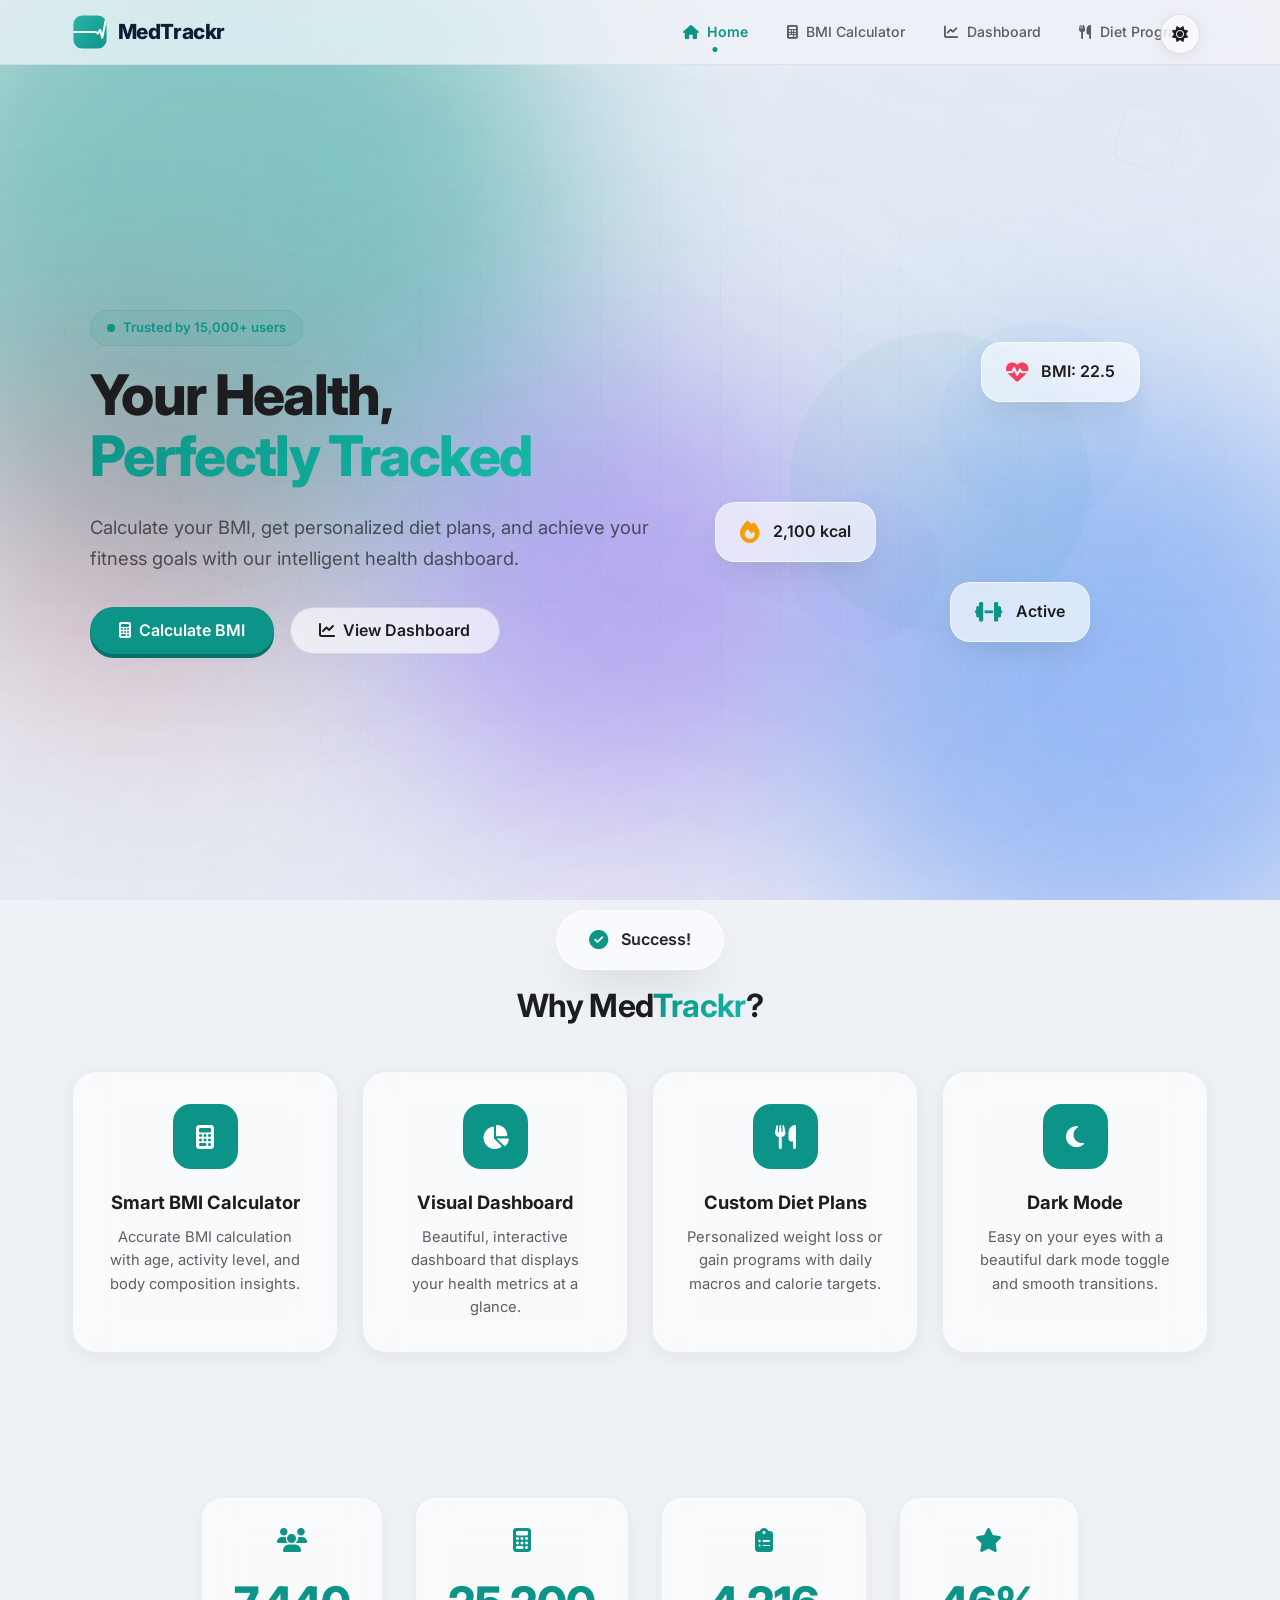
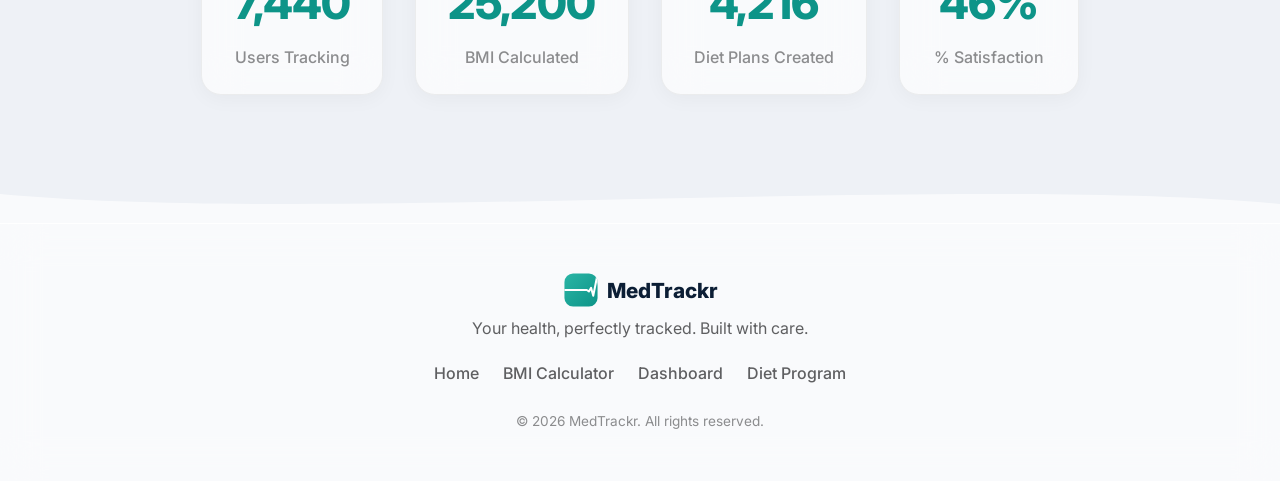
==== index.html @ d4d9be65 "Add files via upload" ====
<!DOCTYPE html>
<html lang="en" data-theme="light">
<head>
    <meta charset="UTF-8">
    <meta name="viewport" content="width=device-width, initial-scale=1.0">
    <title>MedTrackr - Your Health Dashboard</title>
    <link rel="stylesheet" href="styles.css">
    <link href="https://fonts.googleapis.com/css2?family=Inter:wght@300;400;500;600;700;800&display=swap" rel="stylesheet">
    <link rel="stylesheet" href="https://cdnjs.cloudflare.com/ajax/libs/font-awesome/6.5.1/css/all.min.css">
</head>
<body>
    <!-- Floating Orbs Background -->
    <div class="motion-container">
        <div class="orb orb-1"></div>
        <div class="orb orb-2"></div>
        <div class="orb orb-3"></div>
        <div class="orb orb-4"></div>
    </div>

    <!-- Grid Pattern Overlay -->
    <div class="grid-pattern"></div>

    <!-- Floating Geometric Shapes -->
    <div class="geo-shapes">
        <div class="geo geo-1"></div>
        <div class="geo geo-2"></div>
        <div class="geo geo-3"></div>
        <div class="geo geo-4"></div>
        <div class="geo geo-5"></div>
        <div class="geo geo-6"></div>
    </div>

    <!-- Theme Toggle -->
    <button class="theme-toggle" id="themeToggle" aria-label="Toggle dark mode">
        <i class="fas fa-sun" id="themeIcon"></i>
    </button>

    <!-- Theme Transition Overlay -->
    <div class="theme-transition" id="themeTransition"></div>

    <!-- Navigation -->
    <nav class="navbar" id="navbar">
        <div class="nav-container">
            <a href="#" class="nav-logo" onclick="showPage('home')">
                <div class="logo-icon-container">
                    <svg class="logo-svg" viewBox="0 0 50 50" xmlns="http://www.w3.org/2000/svg">
                        <rect x="2" y="2" width="46" height="46" rx="12" ry="12" fill="url(#logoGradient)"/>
                        <defs>
                            <linearGradient id="logoGradient" x1="0%" y1="0%" x2="100%" y2="100%">
                                <stop offset="0%" style="stop-color:#2ab5a5;stop-opacity:1" />
                                <stop offset="100%" style="stop-color:#0d9488;stop-opacity:1" />
                            </linearGradient>
                            <clipPath id="iconClip">
                                <rect x="2" y="2" width="46" height="46" rx="12" ry="12"/>
                            </clipPath>
                        </defs>
                        <g clip-path="url(#iconClip)">
                            <polyline class="heartrate-line" points="-46,25 -30,25 -22,25 -19,27 -16,22 -13,33 -8,8 -3,25 2,25 10,25 18,25 25,25 33,25 36,27 39,22 42,33 47,8 52,25 57,25 65,25 73,25 80,25 83,27 86,22 89,33 94,8 99,25 104,25 112,25" fill="none" stroke="white" stroke-width="2.8" stroke-linecap="round" stroke-linejoin="round"/>
                        </g>
                    </svg>
                </div>
                <span class="logo-text">Med<span class="logo-accent">Trackr</span></span>
            </a>
            <ul class="nav-links">
                <li><a href="#" class="nav-link active" data-page="home" onclick="showPage('home')"><i class="fas fa-home"></i> Home</a></li>
                <li><a href="#" class="nav-link" data-page="bmi" onclick="showPage('bmi')"><i class="fas fa-calculator"></i> BMI Calculator</a></li>
                <li><a href="#" class="nav-link" data-page="dashboard" onclick="showPage('dashboard')"><i class="fas fa-chart-line"></i> Dashboard</a></li>
                <li><a href="#" class="nav-link" data-page="diet" onclick="showPage('diet')"><i class="fas fa-utensils"></i> Diet Program</a></li>
            </ul>
            <button class="nav-hamburger" id="hamburger">
                <span></span><span></span><span></span>
            </button>
        </div>
    </nav>

    <!-- Mobile Menu -->
    <div class="mobile-menu" id="mobileMenu">
        <a href="#" class="mobile-link" onclick="showPage('home'); closeMobileMenu()"><i class="fas fa-home"></i> Home</a>
        <a href="#" class="mobile-link" onclick="showPage('bmi'); closeMobileMenu()"><i class="fas fa-calculator"></i> BMI Calculator</a>
        <a href="#" class="mobile-link" onclick="showPage('dashboard'); closeMobileMenu()"><i class="fas fa-chart-line"></i> Dashboard</a>
        <a href="#" class="mobile-link" onclick="showPage('diet'); closeMobileMenu()"><i class="fas fa-utensils"></i> Diet Program</a>
    </div>

    <!-- ==================== HOME PAGE ==================== -->
    <section class="page active" id="page-home">
        <div class="hero">
            <div class="hero-particles" id="heroParticles"></div>
            <!-- Animated gradient mesh behind hero -->
            <div class="hero-mesh"></div>
            <div class="hero-content">
                <div class="hero-badge animate-in">
                    <span class="badge-dot"></span>
                    <span>Trusted by 15,000+ users</span>
                </div>
                <h1 class="hero-title animate-in delay-1">
                    Your Health,<br>
                    <span class="gradient-text">Perfectly Tracked</span>
                </h1>
                <p class="hero-subtitle animate-in delay-2">
                    Calculate your BMI, get personalized diet plans, and achieve your fitness goals with our intelligent health dashboard.
                </p>
                <div class="hero-buttons animate-in delay-3">
                    <button class="btn btn-primary btn-glow" onclick="showPage('bmi')">
                        <i class="fas fa-calculator"></i> Calculate BMI
                    </button>
                    <button class="btn btn-outline" onclick="showPage('dashboard')">
                        <i class="fas fa-chart-line"></i> View Dashboard
                    </button>
                </div>
            </div>
            <div class="hero-visual animate-in delay-4">
                <div class="floating-card card-1">
                    <i class="fas fa-heartbeat"></i>
                    <span>BMI: 22.5</span>
                </div>
                <div class="floating-card card-2">
                    <i class="fas fa-fire"></i>
                    <span>2,100 kcal</span>
                </div>
                <div class="floating-card card-3">
                    <i class="fas fa-dumbbell"></i>
                    <span>Active</span>
                </div>
                <div class="hero-circle"></div>
                <div class="hero-circle hero-circle-2"></div>
                <div class="hero-circle hero-circle-3"></div>
            </div>
        </div>

        <!-- Features Section -->
        <div class="features-section">
            <h2 class="section-title" data-animate>Why Med<span class="gradient-text">Trackr</span>?</h2>
            <div class="features-grid">
                <div class="feature-card" data-animate>
                    <div class="feature-icon">
                        <i class="fas fa-calculator"></i>
                    </div>
                    <h3>Smart BMI Calculator</h3>
                    <p>Accurate BMI calculation with age, activity level, and body composition insights.</p>
                </div>
                <div class="feature-card" data-animate>
                    <div class="feature-icon">
                        <i class="fas fa-chart-pie"></i>
                    </div>
                    <h3>Visual Dashboard</h3>
                    <p>Beautiful, interactive dashboard that displays your health metrics at a glance.</p>
                </div>
                <div class="feature-card" data-animate>
                    <div class="feature-icon">
                        <i class="fas fa-utensils"></i>
                    </div>
                    <h3>Custom Diet Plans</h3>
                    <p>Personalized weight loss or gain programs with daily macros and calorie targets.</p>
                </div>
                <div class="feature-card" data-animate>
                    <div class="feature-icon">
                        <i class="fas fa-moon"></i>
                    </div>
                    <h3>Dark Mode</h3>
                    <p>Easy on your eyes with a beautiful dark mode toggle and smooth transitions.</p>
                </div>
            </div>
        </div>

        <!-- Stats Section -->
        <div class="stats-section">
            <div class="stat-item" data-animate>
                <div class="stat-icon"><i class="fas fa-users"></i></div>
                <div class="stat-number" data-count="15000">0</div>
                <div class="stat-label">Users Tracking</div>
            </div>
            <div class="stat-item" data-animate>
                <div class="stat-icon"><i class="fas fa-calculator"></i></div>
                <div class="stat-number" data-count="50000">0</div>
                <div class="stat-label">BMI Calculated</div>
            </div>
            <div class="stat-item" data-animate>
                <div class="stat-icon"><i class="fas fa-clipboard-list"></i></div>
                <div class="stat-number" data-count="8500">0</div>
                <div class="stat-label">Diet Plans Created</div>
            </div>
            <div class="stat-item" data-animate>
                <div class="stat-icon"><i class="fas fa-star"></i></div>
                <div class="stat-number" data-count="95">0</div>
                <div class="stat-label">% Satisfaction</div>
            </div>
        </div>
    </section>

    <!-- ==================== BMI CALCULATOR PAGE ==================== -->
    <section class="page" id="page-bmi">
        <div class="page-container">
            <div class="page-header animate-in">
                <h1 class="page-title">BMI <span class="gradient-text">Calculator</span></h1>
                <p class="page-description">Enter your details below to calculate your Body Mass Index and get personalized health insights.</p>
            </div>

            <div class="bmi-calculator">
                <div class="calc-form animate-in delay-1">
                    <div class="form-section">
                        <h3><i class="fas fa-user"></i> Personal Details</h3>
                        <div class="form-row">
                            <div class="form-group">
                                <label for="name">Full Name</label>
                                <input type="text" id="name" placeholder="Enter your name" class="form-input">
                            </div>
                            <div class="form-group">
                                <label for="age">Age</label>
                                <input type="number" id="age" placeholder="Years" min="10" max="120" class="form-input">
                            </div>
                        </div>
                        <div class="form-row">
                            <div class="form-group">
                                <label>Gender</label>
                                <div class="gender-select">
                                    <button class="gender-btn active" data-gender="male" onclick="selectGender('male')">
                                        <i class="fas fa-mars"></i> Male
                                    </button>
                                    <button class="gender-btn" data-gender="female" onclick="selectGender('female')">
                                        <i class="fas fa-venus"></i> Female
                                    </button>
                                </div>
                            </div>
                        </div>
                    </div>

                    <div class="form-section">
                        <h3><i class="fas fa-ruler-vertical"></i> Body Measurements</h3>
                        <div class="form-row">
                            <div class="form-group">
                                <label for="height">Height (cm)</label>
                                <input type="number" id="height" placeholder="e.g., 175" min="50" max="300" class="form-input">
                                <div class="input-slider-container">
                                    <input type="range" id="heightSlider" min="100" max="250" value="170" class="input-slider" oninput="syncSlider('height', this.value)">
                                </div>
                            </div>
                            <div class="form-group">
                                <label for="weight">Weight (kg)</label>
                                <input type="number" id="weight" placeholder="e.g., 70" min="20" max="500" class="form-input">
                                <div class="input-slider-container">
                                    <input type="range" id="weightSlider" min="30" max="200" value="70" class="input-slider" oninput="syncSlider('weight', this.value)">
                                </div>
                            </div>
                        </div>
                    </div>

                    <div class="form-section">
                        <h3><i class="fas fa-running"></i> Activity Level</h3>
                        <div class="activity-grid">
                            <div class="activity-card active" data-activity="sedentary" onclick="selectActivity('sedentary')">
                                <div class="activity-icon"><i class="fas fa-couch"></i></div>
                                <h4>Sedentary</h4>
                                <p>Little or no exercise</p>
                            </div>
                            <div class="activity-card" data-activity="light" onclick="selectActivity('light')">
                                <div class="activity-icon"><i class="fas fa-walking"></i></div>
                                <h4>Lightly Active</h4>
                                <p>Exercise 1-3 days/week</p>
                            </div>
                            <div class="activity-card" data-activity="moderate" onclick="selectActivity('moderate')">
                                <div class="activity-icon"><i class="fas fa-biking"></i></div>
                                <h4>Moderately Active</h4>
                                <p>Exercise 3-5 days/week</p>
                            </div>
                            <div class="activity-card" data-activity="active" onclick="selectActivity('active')">
                                <div class="activity-icon"><i class="fas fa-running"></i></div>
                                <h4>Very Active</h4>
                                <p>Exercise 6-7 days/week</p>
                            </div>
                            <div class="activity-card" data-activity="extreme" onclick="selectActivity('extreme')">
                                <div class="activity-icon"><i class="fas fa-dumbbell"></i></div>
                                <h4>Extra Active</h4>
                                <p>Very hard exercise daily</p>
                            </div>
                        </div>
                    </div>

                    <button class="btn btn-primary btn-glow btn-full" onclick="calculateBMI()">
                        <i class="fas fa-calculator"></i> Calculate My BMI
                    </button>
                </div>
            </div>
        </div>
    </section>

    <!-- ==================== DASHBOARD PAGE ==================== -->
    <section class="page" id="page-dashboard">
        <div class="page-container">
            <div class="page-header animate-in">
                <h1 class="page-title">Health <span class="gradient-text">Dashboard</span></h1>
                <p class="page-description">Your comprehensive health metrics overview at a glance.</p>
            </div>

            <!-- No Data State -->
            <div class="no-data" id="noDataState">
                <div class="no-data-icon animate-in">
                    <i class="fas fa-chart-bar"></i>
                </div>
                <h2 class="animate-in delay-1">No Data Yet</h2>
                <p class="animate-in delay-2">Calculate your BMI first to see your personalized dashboard.</p>
                <button class="btn btn-primary btn-glow animate-in delay-3" onclick="showPage('bmi')">
                    <i class="fas fa-calculator"></i> Calculate BMI Now
                </button>
            </div>

            <!-- Dashboard Content -->
            <div class="dashboard-content" id="dashboardContent" style="display: none;">
                <!-- Top Cards -->
                <div class="dashboard-top-cards">
                    <div class="dash-card animate-in" id="bmiCard">
                        <div class="dash-card-header">
                            <span class="dash-card-label">Your BMI</span>
                            <span class="dash-card-badge" id="bmiCategoryBadge">Normal</span>
                        </div>
                        <div class="dash-card-value" id="bmiValue">--</div>
                        <div class="bmi-gauge-container">
                            <div class="bmi-gauge">
                                <div class="bmi-gauge-fill" id="bmiGaugeFill"></div>
                                <div class="bmi-gauge-pointer" id="bmiGaugePointer"></div>
                            </div>
                            <div class="bmi-gauge-labels">
                                <span>Underweight</span>
                                <span>Normal</span>
                                <span>Overweight</span>
                                <span>Obese</span>
                            </div>
                        </div>
                    </div>

                    <div class="dash-card animate-in delay-1" id="calorieCard">
                        <div class="dash-card-header">
                            <span class="dash-card-label">Daily Calories</span>
                            <i class="fas fa-fire dash-card-icon"></i>
                        </div>
                        <div class="dash-card-value" id="dailyCalories">--</div>
                        <p class="dash-card-subtitle">Maintenance calories</p>
                        <div class="calorie-ring-container">
                            <svg class="calorie-ring" viewBox="0 0 120 120">
                                <circle class="calorie-ring-bg" cx="60" cy="60" r="50"/>
                                <circle class="calorie-ring-fill" cx="60" cy="60" r="50" id="calorieRing"/>
                            </svg>
                            <div class="calorie-ring-text">
                                <span id="calorieRingText">kcal</span>
                            </div>
                        </div>
                    </div>

                    <div class="dash-card animate-in delay-2" id="weightStatusCard">
                        <div class="dash-card-header">
                            <span class="dash-card-label">Weight Status</span>
                            <i class="fas fa-weight dash-card-icon"></i>
                        </div>
                        <div class="dash-card-value" id="currentWeight">--</div>
                        <p class="dash-card-subtitle">Current weight (kg)</p>
                        <div class="weight-info">
                            <div class="weight-info-row">
                                <span>Ideal Weight Range:</span>
                                <span id="idealWeight">--</span>
                            </div>
                            <div class="weight-info-row">
                                <span>Difference:</span>
                                <span id="weightDiff">--</span>
                            </div>
                        </div>
                    </div>
                </div>

                <!-- User Info Row -->
                <div class="user-info-bar animate-in delay-1">
                    <div class="user-info-item">
                        <i class="fas fa-user"></i>
                        <span id="dashName">--</span>
                    </div>
                    <div class="user-info-item">
                        <i class="fas fa-birthday-cake"></i>
                        <span id="dashAge">-- years</span>
                    </div>
                    <div class="user-info-item">
                        <i class="fas fa-ruler-vertical"></i>
                        <span id="dashHeight">-- cm</span>
                    </div>
                    <div class="user-info-item">
                        <i class="fas fa-running"></i>
                        <span id="dashActivity">--</span>
                    </div>
                </div>

                <!-- Macros Section -->
                <div class="macros-section animate-in delay-2">
                    <h2 class="section-title">Daily Macro Targets</h2>
                    <div class="macros-grid">
                        <div class="macro-card protein">
                            <div class="macro-icon"><i class="fas fa-drumstick-bite"></i></div>
                            <div class="macro-info">
                                <h4>Protein</h4>
                                <div class="macro-value" id="dashProtein">-- g</div>
                            </div>
                            <div class="macro-bar">
                                <div class="macro-bar-fill" id="proteinBar" style="width: 0%"></div>
                            </div>
                        </div>
                        <div class="macro-card carbs">
                            <div class="macro-icon"><i class="fas fa-bread-slice"></i></div>
                            <div class="macro-info">
                                <h4>Carbs</h4>
                                <div class="macro-value" id="dashCarbs">-- g</div>
                            </div>
                            <div class="macro-bar">
                                <div class="macro-bar-fill" id="carbsBar" style="width: 0%"></div>
                            </div>
                        </div>
                        <div class="macro-card fats">
                            <div class="macro-icon"><i class="fas fa-cheese"></i></div>
                            <div class="macro-info">
                                <h4>Fats</h4>
                                <div class="macro-value" id="dashFats">-- g</div>
                            </div>
                            <div class="macro-bar">
                                <div class="macro-bar-fill" id="fatsBar" style="width: 0%"></div>
                            </div>
                        </div>
                        <div class="macro-card fiber">
                            <div class="macro-icon"><i class="fas fa-seedling"></i></div>
                            <div class="macro-info">
                                <h4>Fiber</h4>
                                <div class="macro-value" id="dashFiber">-- g</div>
                            </div>
                            <div class="macro-bar">
                                <div class="macro-bar-fill" id="fiberBar" style="width: 0%"></div>
                            </div>
                        </div>
                    </div>
                </div>

                <!-- CTA to Diet Program -->
                <div class="dashboard-cta animate-in delay-3">
                    <div class="cta-content">
                        <h2>Ready to Start Your Journey?</h2>
                        <p>Create a personalized diet program based on your BMI results.</p>
                    </div>
                    <button class="btn btn-primary btn-glow" onclick="showPage('diet')">
                        <i class="fas fa-utensils"></i> Create Diet Program
                    </button>
                </div>
            </div>
        </div>
    </section>

    <!-- ==================== DIET PROGRAM PAGE ==================== -->
    <section class="page" id="page-diet">
        <div class="page-container">
            <div class="page-header animate-in">
                <h1 class="page-title">Diet <span class="gradient-text">Program</span></h1>
                <p class="page-description">Create a customized weight management program tailored to your goals.</p>
            </div>

            <!-- No BMI State -->
            <div class="no-data" id="noBmiForDiet">
                <div class="no-data-icon animate-in">
                    <i class="fas fa-clipboard-list"></i>
                </div>
                <h2 class="animate-in delay-1">Calculate BMI First</h2>
                <p class="animate-in delay-2">We need your BMI data to create a personalized diet program.</p>
                <button class="btn btn-primary btn-glow animate-in delay-3" onclick="showPage('bmi')">
                    <i class="fas fa-calculator"></i> Calculate BMI
                </button>
            </div>

            <!-- Diet Setup -->
            <div class="diet-setup" id="dietSetup" style="display: none;">
                <div class="diet-goal-section animate-in delay-1">
                    <h2 class="section-title">Choose Your Goal</h2>
                    <div class="goal-cards">
                        <div class="goal-card" data-goal="loss" onclick="selectGoal('loss')">
                            <div class="goal-icon"><i class="fas fa-arrow-down"></i></div>
                            <h3>Weight Loss</h3>
                            <p>Lose weight safely with a calorie deficit plan</p>
                            <div class="goal-tag">Recommended for BMI > 25</div>
                        </div>
                        <div class="goal-card" data-goal="maintain" onclick="selectGoal('maintain')">
                            <div class="goal-icon"><i class="fas fa-equals"></i></div>
                            <h3>Maintain Weight</h3>
                            <p>Keep your current weight with balanced nutrition</p>
                            <div class="goal-tag">Recommended for BMI 18.5-25</div>
                        </div>
                        <div class="goal-card" data-goal="gain" onclick="selectGoal('gain')">
                            <div class="goal-icon"><i class="fas fa-arrow-up"></i></div>
                            <h3>Weight Gain</h3>
                            <p>Build mass with a calorie surplus plan</p>
                            <div class="goal-tag">Recommended for BMI < 18.5</div>
                        </div>
                    </div>
                </div>

                <div class="diet-duration-section animate-in delay-2" id="durationSection" style="display: none;">
                    <h2 class="section-title">Program Duration</h2>
                    <div class="duration-selector">
                        <div class="duration-option active" data-months="3" onclick="selectDuration(3)">
                            <span class="duration-number">3</span>
                            <span class="duration-label">Months</span>
                        </div>
                        <div class="duration-option" data-months="4" onclick="selectDuration(4)">
                            <span class="duration-number">4</span>
                            <span class="duration-label">Months</span>
                        </div>
                        <div class="duration-option" data-months="6" onclick="selectDuration(6)">
                            <span class="duration-number">6</span>
                            <span class="duration-label">Months</span>
                        </div>
                        <div class="duration-option" data-months="9" onclick="selectDuration(9)">
                            <span class="duration-number">9</span>
                            <span class="duration-label">Months</span>
                        </div>
                        <div class="duration-option" data-months="12" onclick="selectDuration(12)">
                            <span class="duration-number">12</span>
                            <span class="duration-label">Months</span>
                        </div>
                    </div>

                    <div class="target-weight-section" id="targetWeightSection">
                        <div class="form-group">
                            <label for="targetWeight">Target Weight (kg)</label>
                            <input type="number" id="targetWeight" placeholder="Enter target weight" min="30" max="300" class="form-input">
                        </div>
                    </div>

                    <button class="btn btn-primary btn-glow btn-full" onclick="generateDietPlan()">
                        <i class="fas fa-magic"></i> Generate My Diet Plan
                    </button>
                </div>
            </div>

            <!-- Diet Plan Results -->
            <div class="diet-results" id="dietResults" style="display: none;">
                <div class="diet-summary animate-in">
                    <div class="diet-summary-header">
                        <h2><i class="fas fa-clipboard-check"></i> Your Personalized Diet Plan</h2>
                        <button class="btn btn-outline btn-sm" onclick="resetDietPlan()">
                            <i class="fas fa-redo"></i> Create New Plan
                        </button>
                    </div>
                    <div class="diet-summary-cards">
                        <div class="summary-card">
                            <div class="summary-icon goal-icon-sm"><i class="fas fa-bullseye"></i></div>
                            <div class="summary-info">
                                <span class="summary-label">Goal</span>
                                <span class="summary-value" id="dietGoalText">Weight Loss</span>
                            </div>
                        </div>
                        <div class="summary-card">
                            <div class="summary-icon"><i class="fas fa-calendar-alt"></i></div>
                            <div class="summary-info">
                                <span class="summary-label">Duration</span>
                                <span class="summary-value" id="dietDurationText">3 Months</span>
                            </div>
                        </div>
                        <div class="summary-card">
                            <div class="summary-icon"><i class="fas fa-weight"></i></div>
                            <div class="summary-info">
                                <span class="summary-label">Current Weight</span>
                                <span class="summary-value" id="dietCurrentWeight">-- kg</span>
                            </div>
                        </div>
                        <div class="summary-card">
                            <div class="summary-icon"><i class="fas fa-flag-checkered"></i></div>
                            <div class="summary-info">
                                <span class="summary-label">Target Weight</span>
                                <span class="summary-value" id="dietTargetWeight">-- kg</span>
                            </div>
                        </div>
                    </div>
                </div>

                <!-- Daily Plan -->
                <div class="daily-plan animate-in delay-1">
                    <h2 class="section-title">Daily Nutrition Plan</h2>
                    <div class="daily-plan-grid">
                        <div class="daily-card calories-intake">
                            <div class="daily-card-icon"><i class="fas fa-utensils"></i></div>
                            <h3>Calorie Intake</h3>
                            <div class="daily-card-value" id="planCalorieIntake">--</div>
                            <p>kcal per day</p>
                            <div class="daily-card-note" id="calorieNote">Maintenance - 500 kcal deficit</div>
                        </div>
                        <div class="daily-card calories-burn">
                            <div class="daily-card-icon"><i class="fas fa-fire-alt"></i></div>
                            <h3>Calories to Burn</h3>
                            <div class="daily-card-value" id="planCalorieBurn">--</div>
                            <p>kcal through exercise</p>
                            <div class="daily-card-note">Recommended daily burn target</div>
                        </div>
                        <div class="daily-card maintenance">
                            <div class="daily-card-icon"><i class="fas fa-balance-scale"></i></div>
                            <h3>Maintenance Calories</h3>
                            <div class="daily-card-value" id="planMaintenance">--</div>
                            <p>kcal (TDEE)</p>
                            <div class="daily-card-note">Your total daily energy expenditure</div>
                        </div>
                    </div>
                </div>

                <!-- Macros Plan -->
                <div class="macros-plan animate-in delay-2">
                    <h2 class="section-title">Daily Macronutrient Breakdown</h2>
                    <div class="macros-plan-grid">
                        <div class="macro-plan-card">
                            <div class="macro-plan-ring">
                                <svg viewBox="0 0 100 100">
                                    <circle class="macro-ring-bg" cx="50" cy="50" r="42"/>
                                    <circle class="macro-ring-fill protein-ring" cx="50" cy="50" r="42" id="planProteinRing"/>
                                </svg>
                                <div class="macro-ring-text" id="planProteinPercent">30%</div>
                            </div>
                            <h4>Protein</h4>
                            <div class="macro-plan-value" id="planProtein">-- g</div>
                            <p class="macro-plan-desc">Builds and repairs muscle tissue</p>
                        </div>
                        <div class="macro-plan-card">
                            <div class="macro-plan-ring">
                                <svg viewBox="0 0 100 100">
                                    <circle class="macro-ring-bg" cx="50" cy="50" r="42"/>
                                    <circle class="macro-ring-fill carbs-ring" cx="50" cy="50" r="42" id="planCarbsRing"/>
                                </svg>
                                <div class="macro-ring-text" id="planCarbsPercent">45%</div>
                            </div>
                            <h4>Carbohydrates</h4>
                            <div class="macro-plan-value" id="planCarbs">-- g</div>
                            <p class="macro-plan-desc">Primary energy source for your body</p>
                        </div>
                        <div class="macro-plan-card">
                            <div class="macro-plan-ring">
                                <svg viewBox="0 0 100 100">
                                    <circle class="macro-ring-bg" cx="50" cy="50" r="42"/>
                                    <circle class="macro-ring-fill fats-ring" cx="50" cy="50" r="42" id="planFatsRing"/>
                                </svg>
                                <div class="macro-ring-text" id="planFatsPercent">25%</div>
                            </div>
                            <h4>Fats</h4>
                            <div class="macro-plan-value" id="planFats">-- g</div>
                            <p class="macro-plan-desc">Essential for hormones and absorption</p>
                        </div>
                        <div class="macro-plan-card">
                            <div class="macro-plan-ring">
                                <svg viewBox="0 0 100 100">
                                    <circle class="macro-ring-bg" cx="50" cy="50" r="42"/>
                                    <circle class="macro-ring-fill fiber-ring" cx="50" cy="50" r="42" id="planFiberRing"/>
                                </svg>
                                <div class="macro-ring-text" id="planFiberGrams">--g</div>
                            </div>
                            <h4>Fiber</h4>
                            <div class="macro-plan-value" id="planFiber">-- g</div>
                            <p class="macro-plan-desc">Aids digestion and keeps you full</p>
                        </div>
                    </div>
                </div>

                <!-- Weekly Overview -->
                <div class="weekly-overview animate-in delay-3">
                    <h2 class="section-title">Weekly Weight Projection</h2>
                    <div class="projection-chart" id="projectionChart">
                        <!-- Generated by JS -->
                    </div>
                    <div class="weekly-tip">
                        <i class="fas fa-lightbulb"></i>
                        <p id="weeklyTip">Stick to your daily targets consistently for the best results. Small, sustainable changes lead to lasting transformations!</p>
                    </div>
                </div>
            </div>
        </div>
    </section>

    <!-- Footer -->
    <footer class="footer">
        <div class="footer-wave">
            <svg viewBox="0 0 1440 100" preserveAspectRatio="none">
                <path d="M0,40 C360,100 1080,0 1440,60 L1440,100 L0,100 Z" fill="currentColor"/>
            </svg>
        </div>
        <div class="footer-content">
            <div class="footer-logo">
                <div class="logo-icon-container">
                    <svg class="logo-svg" viewBox="0 0 50 50" xmlns="http://www.w3.org/2000/svg">
                        <rect x="2" y="2" width="46" height="46" rx="12" ry="12" fill="url(#footerLogoGradient)"/>
                        <defs>
                            <linearGradient id="footerLogoGradient" x1="0%" y1="0%" x2="100%" y2="100%">
                                <stop offset="0%" style="stop-color:#2ab5a5;stop-opacity:1" />
                                <stop offset="100%" style="stop-color:#0d9488;stop-opacity:1" />
                            </linearGradient>
                            <clipPath id="footerIconClip">
                                <rect x="2" y="2" width="46" height="46" rx="12" ry="12"/>
                            </clipPath>
                        </defs>
                        <g clip-path="url(#footerIconClip)">
                            <polyline class="heartrate-line" points="-46,25 -30,25 -22,25 -19,27 -16,22 -13,33 -8,8 -3,25 2,25 10,25 18,25 25,25 33,25 36,27 39,22 42,33 47,8 52,25 57,25 65,25 73,25 80,25 83,27 86,22 89,33 94,8 99,25 104,25 112,25" fill="none" stroke="white" stroke-width="2.8" stroke-linecap="round" stroke-linejoin="round"/>
                        </g>
                    </svg>
                </div>
                <span>Med<span class="logo-accent">Trackr</span></span>
            </div>
            <p class="footer-text">Your health, perfectly tracked. Built with care.</p>
            <div class="footer-links">
                <a href="#" onclick="showPage('home')">Home</a>
                <a href="#" onclick="showPage('bmi')">BMI Calculator</a>
                <a href="#" onclick="showPage('dashboard')">Dashboard</a>
                <a href="#" onclick="showPage('diet')">Diet Program</a>
            </div>
            <p class="footer-copy">&copy; 2026 MedTrackr. All rights reserved.</p>
        </div>
    </footer>

    <!-- Toast Notification -->
    <div class="toast" id="toast">
        <i class="fas fa-check-circle"></i>
        <span id="toastMessage">Success!</span>
    </div>

    <script src="script.js"></script>
</body>
</html>
---- styles.css ----
/* ==================== CSS VARIABLES & THEME ==================== */
:root {
    --primary: #0d9488;
    --primary-dark: #0a7067;
    --primary-light: #14b8a6;
    --bg-light: #eef1f6;
    --bg-dark: #0a0a0b;
    --text-light: #1d1d1f;
    --text-dark: #f5f5f7;
    --glass-white: rgba(255, 255, 255, 0.65);
    --glass-dark: rgba(28, 28, 30, 0.65);
    --glass-border-light: rgba(255, 255, 255, 0.6);
    --glass-border-dark: rgba(255, 255, 255, 0.12);
    --glass-input-light: rgba(255, 255, 255, 0.55);
    --glass-input-dark: rgba(0, 0, 0, 0.2);
    --glass-input-border-light: rgba(0, 0, 0, 0.12);
    --glass-input-border-dark: rgba(255, 255, 255, 0.08);
    --success: #10b981;
    --warning: #f59e0b;
    --danger: #f43f5e;
    --info: #3b82f6;
    --purple: #8b5cf6;
    --protein-color: #f43f5e;
    --carbs-color: #f59e0b;
    --fats-color: #8b5cf6;
    --fiber-color: #10b981;

    /* Legacy variable mappings for JS compatibility */
    --bg-primary: var(--bg-light);
    --bg-secondary: var(--glass-white);
    --bg-tertiary: rgba(240,242,248,0.5);
    --text-primary: var(--text-light);
    --text-secondary: rgba(29,29,31,0.7);
    --text-muted: rgba(29,29,31,0.5);
    --border-color: var(--glass-border-light);
    --shadow-sm: 0 1px 3px rgba(0,0,0,0.08);
    --shadow-md: 0 4px 16px rgba(0,0,0,0.10);
    --shadow-lg: 0 10px 40px rgba(0,0,0,0.12);
    --shadow-xl: 0 20px 60px rgba(0,0,0,0.14);
    --accent-primary: #0d9488;
    --accent-secondary: #0a7067;
    --accent-gradient: linear-gradient(135deg, #0d9488 0%, #14b8a6 100%);
    --accent-gradient-hover: linear-gradient(135deg, #0a7067 0%, #0d9488 100%);
    --card-bg: var(--glass-white);
    --nav-bg: var(--glass-white);
    --nav-blur: blur(30px) saturate(200%);
    --input-bg: var(--glass-input-light);
    --input-border: var(--glass-input-border-light);
    --overlay-bg: rgba(0,0,0,0.3);
}

[data-theme="dark"] {
    --bg-primary: var(--bg-dark);
    --bg-secondary: var(--glass-dark);
    --bg-tertiary: rgba(37,40,54,0.5);
    --text-primary: var(--text-dark);
    --text-secondary: rgba(245,245,247,0.6);
    --text-muted: rgba(245,245,247,0.4);
    --border-color: var(--glass-border-dark);
    --shadow-sm: 0 1px 3px rgba(0,0,0,0.15);
    --shadow-md: 0 4px 16px rgba(0,0,0,0.25);
    --shadow-lg: 0 10px 40px rgba(0,0,0,0.35);
    --shadow-xl: 0 20px 60px rgba(0,0,0,0.45);
    --card-bg: var(--glass-dark);
    --nav-bg: var(--glass-dark);
    --input-bg: var(--glass-input-dark);
    --input-border: var(--glass-input-border-dark);
    --overlay-bg: rgba(0,0,0,0.6);
}

/* ==================== RESET & BASE ==================== */
*, *::before, *::after { margin: 0; padding: 0; box-sizing: border-box; }
html { scroll-behavior: smooth; }

body {
    font-family: 'Inter', -apple-system, BlinkMacSystemFont, sans-serif;
    line-height: 1.6;
    overflow-x: hidden;
    transition: background-color 0.8s ease, color 0.8s ease;
    min-height: 100vh;
    background-color: var(--bg-light);
    color: var(--text-light);
}

[data-theme="dark"] body,
[data-theme="dark"] {
    background-color: var(--bg-dark);
    color: var(--text-dark);
}

a { text-decoration: none; color: inherit; }

/* ==================== FLOATING ORBS BACKGROUND ==================== */
.motion-container { position: fixed; inset: 0; z-index: 0; overflow: hidden; pointer-events: none; }
.orb { position: absolute; border-radius: 50%; filter: blur(100px); opacity: 0.45; will-change: transform; }
.orb-1 { width: 700px; height: 700px; background: #0d9488; top: -15%; left: -10%; animation: orbital-1 30s infinite linear; }
.orb-2 { width: 600px; height: 600px; background: #3b82f6; bottom: -10%; right: -10%; animation: orbital-2 35s infinite linear; }
.orb-3 { width: 450px; height: 450px; background: #8b5cf6; top: 40%; left: 30%; animation: orbital-3 40s infinite linear; }
.orb-4 { width: 400px; height: 400px; background: #f43f5e; bottom: 20%; left: -5%; animation: orbital-1 25s infinite linear reverse; opacity: 0.25; }

@keyframes orbital-1 {
    0% { transform: translate(0, 0) rotate(0deg) scale(1); }
    33% { transform: translate(10vw, 15vh) rotate(120deg) scale(1.1); }
    66% { transform: translate(-5vw, 20vh) rotate(240deg) scale(0.9); }
    100% { transform: translate(0, 0) rotate(360deg) scale(1); }
}
@keyframes orbital-2 {
    0% { transform: translate(0, 0) scale(1); }
    50% { transform: translate(-15vw, -10vh) scale(1.2); }
    100% { transform: translate(0, 0) scale(1); }
}
@keyframes orbital-3 {
    0% { transform: translate(0, 0) scale(1); }
    25% { transform: translate(5vw, -15vh) scale(0.8); }
    75% { transform: translate(-10vw, 5vh) scale(1.1); }
    100% { transform: translate(0, 0) scale(1); }
}

/* ==================== GRID PATTERN ==================== */
.grid-pattern {
    position: fixed; inset: 0; z-index: 0; pointer-events: none;
    background-image:
        linear-gradient(rgba(13,148,136,0.03) 1px, transparent 1px),
        linear-gradient(90deg, rgba(13,148,136,0.03) 1px, transparent 1px);
    background-size: 60px 60px;
    mask-image: radial-gradient(ellipse 80% 60% at 50% 50%, black 30%, transparent 70%);
    -webkit-mask-image: radial-gradient(ellipse 80% 60% at 50% 50%, black 30%, transparent 70%);
}
[data-theme="dark"] .grid-pattern {
    background-image:
        linear-gradient(rgba(255,255,255,0.03) 1px, transparent 1px),
        linear-gradient(90deg, rgba(255,255,255,0.03) 1px, transparent 1px);
}

/* ==================== FLOATING GEOMETRIC SHAPES ==================== */
.geo-shapes { position: fixed; inset: 0; z-index: 0; pointer-events: none; overflow: hidden; }
.geo {
    position: absolute; border: 1.5px solid rgba(13,148,136,0.12);
    opacity: 0.4; will-change: transform;
}
[data-theme="dark"] .geo { border-color: rgba(255,255,255,0.06); }
.geo-1 { width: 60px; height: 60px; border-radius: 12px; top: 12%; right: 8%; animation: geoFloat1 18s ease-in-out infinite; transform: rotate(15deg); }
.geo-2 { width: 40px; height: 40px; border-radius: 50%; top: 35%; left: 5%; animation: geoFloat2 22s ease-in-out infinite; border-color: rgba(59,130,246,0.15); }
.geo-3 { width: 80px; height: 80px; border-radius: 18px; bottom: 25%; right: 12%; animation: geoFloat3 20s ease-in-out infinite; transform: rotate(45deg); border-color: rgba(139,92,246,0.12); }
.geo-4 { width: 30px; height: 30px; border-radius: 6px; top: 60%; left: 15%; animation: geoFloat1 15s ease-in-out infinite reverse; transform: rotate(30deg); }
.geo-5 { width: 50px; height: 50px; border-radius: 50%; bottom: 15%; left: 25%; animation: geoFloat2 25s ease-in-out infinite; border-color: rgba(244,63,94,0.1); }
.geo-6 { width: 45px; height: 45px; border-radius: 10px; top: 20%; left: 40%; animation: geoFloat3 16s ease-in-out infinite; transform: rotate(60deg); border-color: rgba(245,158,11,0.1); }

@keyframes geoFloat1 {
    0%, 100% { transform: rotate(15deg) translateY(0) translateX(0); }
    25% { transform: rotate(25deg) translateY(-20px) translateX(10px); }
    50% { transform: rotate(15deg) translateY(-10px) translateX(-5px); }
    75% { transform: rotate(5deg) translateY(-25px) translateX(15px); }
}
@keyframes geoFloat2 {
    0%, 100% { transform: translateY(0) scale(1); }
    33% { transform: translateY(-30px) scale(1.1); }
    66% { transform: translateY(-15px) scale(0.9); }
}
@keyframes geoFloat3 {
    0%, 100% { transform: rotate(45deg) translateY(0); opacity: 0.4; }
    50% { transform: rotate(55deg) translateY(-20px); opacity: 0.6; }
}

/* ==================== THEME TOGGLE ==================== */
.theme-toggle {
    position: fixed; top: 14px; right: 80px; z-index: 10000;
    width: 40px; height: 40px; border-radius: 50%;
    border: 1px solid rgba(0,0,0,0.1);
    background: var(--glass-white);
    backdrop-filter: blur(20px); -webkit-backdrop-filter: blur(20px);
    color: var(--text-light); font-size: 1rem; cursor: pointer;
    display: flex; align-items: center; justify-content: center;
    box-shadow: 0 4px 20px rgba(0,0,0,0.06);
    transition: all 0.3s cubic-bezier(0.4, 0, 0.2, 1);
}
[data-theme="dark"] .theme-toggle {
    background: var(--glass-dark); border: 1px solid var(--glass-border-dark); color: var(--text-dark);
}
.theme-toggle:hover { transform: rotate(30deg) scale(1.1); box-shadow: 0 6px 25px rgba(0,0,0,0.12); }
.theme-toggle:active { transform: rotate(30deg) scale(0.95); }

/* Theme Transition - smooth clip-path wipe */
.theme-transition {
    position: fixed; inset: 0; z-index: 9999; pointer-events: none;
    clip-path: circle(0% at 50% 50%);
    transition: clip-path 0.6s cubic-bezier(0.4, 0, 0.2, 1);
}
.theme-transition.active {
    clip-path: circle(150% at var(--tx, 50%) var(--ty, 50%));
}
.theme-transition.to-dark { background: #0a0a0b; }
.theme-transition.to-light { background: #eef1f6; }

/* ==================== NAVIGATION ==================== */
.navbar {
    position: fixed; top: 0; left: 0; right: 0; z-index: 1000;
    backdrop-filter: blur(30px) saturate(200%); -webkit-backdrop-filter: blur(30px) saturate(200%);
    background: rgba(238, 241, 246, 0.8);
    border-bottom: 1.5px solid rgba(0,0,0,0.06);
    transition: all 0.3s ease;
}
[data-theme="dark"] .navbar { background: var(--glass-dark); border-bottom-color: var(--glass-border-dark); }
.navbar.scrolled { box-shadow: 0 4px 30px rgba(0,0,0,0.08); }

.nav-container { max-width: 1200px; margin: 0 auto; padding: 0 2rem; height: 64px; display: flex; align-items: center; justify-content: space-between; }

.nav-logo {
    display: flex; align-items: center; gap: 0.6rem;
    font-size: 1.3rem; font-weight: 700; letter-spacing: -0.02em;
    color: var(--text-primary);
    transition: transform 0.3s ease;
}
.nav-logo:hover { transform: scale(1.03); }

/* Logo Icon Container */
.logo-icon-container { width: 36px; height: 36px; flex-shrink: 0; }
.logo-svg { width: 100%; height: 100%; display: block; overflow: hidden; border-radius: 8px; }
.logo-text { font-size: 1.3rem; font-weight: 800; color: #0c1e35; letter-spacing: -0.02em; }
[data-theme="dark"] .logo-text { color: var(--text-dark); }

/* Heartrate Line Animation */
.heartrate-line {
    animation: heartrateScroll 2.5s linear infinite;
}
@keyframes heartrateScroll {
    0% { transform: translateX(0); }
    100% { transform: translateX(-55px); }
}

.logo-accent { color: #0c1e35; -webkit-text-fill-color: #0c1e35; background: none; -webkit-background-clip: unset; background-clip: unset; }
[data-theme="dark"] .logo-accent { color: var(--primary); -webkit-text-fill-color: var(--primary); }

.nav-links { display: flex; list-style: none; gap: 0; align-items: center; }
.nav-link {
    padding: 0.5rem 1.2rem; font-weight: 500; font-size: 0.88rem;
    color: var(--text-secondary); opacity: 1;
    transition: all 0.3s ease; position: relative;
    border-radius: 0; overflow: visible;
}
.nav-link::before { display: none; }
.nav-link:hover { color: var(--text-primary); transform: none; }
.nav-link.active { color: var(--primary); font-weight: 600; }
.nav-link.active::before { display: none; }
.nav-link.active::after {
    content: ''; position: absolute; bottom: -4px; left: 50%; transform: translateX(-50%);
    width: 5px; height: 5px; background: var(--primary); border-radius: 50%;
}
.nav-link.active span, .nav-link.active i { position: relative; z-index: 1; color: var(--primary); }
.nav-link i { margin-right: 0.3rem; position: relative; z-index: 1; }
.nav-link span { position: relative; z-index: 1; }

/* Hamburger */
.nav-hamburger { display: none; flex-direction: column; gap: 5px; background: none; border: none; cursor: pointer; padding: 5px; }
.nav-hamburger span { width: 25px; height: 2px; background: var(--text-primary); border-radius: 2px; transition: all 0.3s ease; }
.nav-hamburger.active span:nth-child(1) { transform: rotate(45deg) translate(5px, 5px); }
.nav-hamburger.active span:nth-child(2) { opacity: 0; }
.nav-hamburger.active span:nth-child(3) { transform: rotate(-45deg) translate(5px, -5px); }

/* Mobile Menu */
.mobile-menu {
    display: none; position: fixed; top: 64px; left: 0; right: 0;
    background: var(--glass-white); backdrop-filter: blur(30px) saturate(200%);
    -webkit-backdrop-filter: blur(30px) saturate(200%);
    border-bottom: 1.5px solid var(--glass-border-light);
    padding: 1rem; z-index: 999; flex-direction: column; gap: 0.5rem;
    box-shadow: 0 15px 35px -10px rgba(0,0,0,0.1);
    transform: translateY(-100%); opacity: 0;
    transition: all 0.3s cubic-bezier(0.4, 0, 0.2, 1);
}
[data-theme="dark"] .mobile-menu { background: var(--glass-dark); border-bottom-color: var(--glass-border-dark); }
.mobile-menu.open { transform: translateY(0); opacity: 1; }
.mobile-link { padding: 0.8rem 1rem; border-radius: 12px; font-weight: 500; font-size: 0.9rem; color: var(--text-secondary); transition: all 0.2s ease; }
.mobile-link:hover { background: rgba(13, 148, 136, 0.1); color: var(--primary); }
.mobile-link i { margin-right: 0.5rem; width: 20px; text-align: center; }

/* ==================== PAGES ==================== */
.page { display: none; min-height: 100vh; padding-top: 64px; position: relative; z-index: 1; }
.page.active { display: block; animation: pageIn 0.6s cubic-bezier(0.4, 0, 0.2, 1); }
@keyframes pageIn { from { opacity: 0; transform: translateY(30px); } to { opacity: 1; transform: translateY(0); } }
.page-container { max-width: 1200px; margin: 0 auto; padding: 2rem; }
.page-header { text-align: center; padding: 3rem 0 2rem; }
.page-title { font-size: 2.8rem; font-weight: 800; margin-bottom: 0.5rem; letter-spacing: -0.03em; }
.page-description { font-size: 1.1rem; color: var(--text-secondary); max-width: 600px; margin: 0 auto; }

/* ==================== ANIMATIONS ==================== */
.animate-in { opacity: 0; transform: translateY(30px); animation: animateIn 0.6s cubic-bezier(0.4, 0, 0.2, 1) forwards; }
.delay-1 { animation-delay: 0.15s; }
.delay-2 { animation-delay: 0.3s; }
.delay-3 { animation-delay: 0.45s; }
.delay-4 { animation-delay: 0.6s; }
@keyframes animateIn { to { opacity: 1; transform: translateY(0); } }
[data-animate] { opacity: 0; transform: translateY(40px); transition: all 0.7s cubic-bezier(0.22, 1, 0.36, 1); }
[data-animate].visible { opacity: 1; transform: translateY(0); }
[data-animate]:nth-child(1) { transition-delay: 0s; }
[data-animate]:nth-child(2) { transition-delay: 0.1s; }
[data-animate]:nth-child(3) { transition-delay: 0.2s; }
[data-animate]:nth-child(4) { transition-delay: 0.3s; }
.gradient-text { background: var(--accent-gradient); -webkit-background-clip: text; -webkit-text-fill-color: transparent; background-clip: text; }

/* Parallax scroll effect class */
.parallax-element { transition: transform 0.1s linear; will-change: transform; }

/* ==================== BUTTONS ==================== */
.btn {
    display: inline-flex; align-items: center; gap: 0.5rem;
    padding: 0.8rem 1.8rem; border-radius: 9999px; font-weight: 600;
    font-size: 1rem; border: none; cursor: pointer;
    transition: all 0.2s ease; position: relative; overflow: hidden; font-family: inherit;
    color: var(--text-primary);
}
.btn::after { display: none; }
.btn-primary {
    background: var(--primary); color: white;
    box-shadow: 0 4px 0px var(--primary-dark);
}
.btn-primary:hover { transform: translateY(-2px); box-shadow: 0 6px 0px var(--primary-dark); background: var(--primary); }
.btn-primary:active { transform: translateY(2px); box-shadow: 0 0px 0px var(--primary-dark); }
.btn-glow { animation: btnGlow 3s ease-in-out infinite; }
@keyframes btnGlow {
    0%, 100% { box-shadow: 0 4px 0px var(--primary-dark); }
    50% { box-shadow: 0 4px 0px var(--primary-dark), 0 0 30px rgba(13, 148, 136, 0.2); }
}
.btn-outline {
    background: var(--glass-white); backdrop-filter: blur(20px); -webkit-backdrop-filter: blur(20px);
    color: var(--text-primary); border: 1px solid rgba(0,0,0,0.1);
}
[data-theme="dark"] .btn-outline { background: var(--glass-dark); border: 1px solid rgba(255,255,255,0.15); color: var(--text-dark); }
.btn-outline:hover { transform: translateY(-2px); box-shadow: 0 8px 25px rgba(0,0,0,0.08); border-color: var(--primary); color: var(--primary); }
.btn-full { width: 100%; justify-content: center; padding: 1rem 2rem; font-size: 1.05rem; }
.btn-sm { padding: 0.5rem 1rem; font-size: 0.85rem; }
.btn-ripple { position: absolute; border-radius: 50%; background: rgba(255,255,255,0.4); transform: scale(0); animation: ripple 0.6s linear; pointer-events: none; }
@keyframes ripple { to { transform: scale(4); opacity: 0; } }

/* ==================== HERO SECTION ==================== */
.hero { min-height: calc(100vh - 64px); display: flex; align-items: center; justify-content: center; padding: 2rem; position: relative; overflow: hidden; }
.hero-particles { position: absolute; inset: 0; pointer-events: none; display: none; }
.particle { display: none; }
.hero-mesh {
    position: absolute; inset: -50%; z-index: 0; pointer-events: none;
    background: radial-gradient(ellipse at 30% 50%, rgba(13,148,136,0.08) 0%, transparent 50%),
                radial-gradient(ellipse at 70% 30%, rgba(59,130,246,0.06) 0%, transparent 50%),
                radial-gradient(ellipse at 50% 80%, rgba(139,92,246,0.05) 0%, transparent 50%);
    animation: meshShift 20s ease-in-out infinite;
}
@keyframes meshShift {
    0%, 100% { transform: translate(0, 0) rotate(0deg); }
    33% { transform: translate(2%, -2%) rotate(1deg); }
    66% { transform: translate(-1%, 2%) rotate(-1deg); }
}
.hero-badge {
    display: inline-flex; align-items: center; gap: 0.5rem;
    padding: 0.4rem 1rem; border-radius: 9999px;
    background: rgba(13,148,136,0.08); border: 1px solid rgba(13,148,136,0.15);
    font-size: 0.82rem; font-weight: 600; color: var(--primary);
    margin-bottom: 1.2rem;
}
.badge-dot {
    width: 8px; height: 8px; border-radius: 50%; background: var(--primary);
    animation: badgePulse 2s ease-in-out infinite;
}
@keyframes badgePulse {
    0%, 100% { opacity: 1; transform: scale(1); }
    50% { opacity: 0.5; transform: scale(0.8); }
}
.hero-content { flex: 1; max-width: 600px; z-index: 1; }
.hero-title { font-size: 3.5rem; font-weight: 800; line-height: 1.1; margin-bottom: 1.5rem; letter-spacing: -0.03em; }
.hero-subtitle { font-size: 1.15rem; color: var(--text-secondary); margin-bottom: 2rem; line-height: 1.7; }
.hero-buttons { display: flex; gap: 1rem; flex-wrap: wrap; }
.hero-visual { flex: 1; max-width: 500px; height: 400px; position: relative; display: flex; align-items: center; justify-content: center; }

.floating-card {
    position: absolute;
    background: var(--glass-white); backdrop-filter: blur(20px); -webkit-backdrop-filter: blur(20px);
    border: 1.5px solid var(--glass-border-light);
    border-radius: 20px; padding: 1rem 1.5rem;
    display: flex; align-items: center; gap: 0.8rem; font-weight: 600;
    box-shadow: 0 15px 35px -10px rgba(0,0,0,0.12);
    transition: all 0.4s cubic-bezier(0.175, 0.885, 0.32, 1.275); z-index: 2;
    cursor: default;
}
[data-theme="dark"] .floating-card { background: var(--glass-dark); border-color: var(--glass-border-dark); }
.floating-card:hover { transform: translateY(-10px) scale(1.08) rotate(-2deg); box-shadow: 0 20px 40px -10px rgba(0,0,0,0.18); }
.floating-card i { font-size: 1.4rem; }
.card-1 { top: 15%; right: 10%; animation: floatCard1 6s ease-in-out infinite; }
.card-1 i { color: var(--danger); }
.card-2 { bottom: 30%; left: 5%; animation: floatCard2 7s ease-in-out infinite 1s; }
.card-2 i { color: var(--warning); }
.card-3 { bottom: 10%; right: 20%; animation: floatCard3 5s ease-in-out infinite 2s; }
.card-3 i { color: var(--primary); }
@keyframes floatCard1 {
    0%, 100% { transform: translateY(0) rotate(0deg); }
    50% { transform: translateY(-20px) rotate(3deg); }
}
@keyframes floatCard2 {
    0%, 100% { transform: translateY(0) rotate(0deg); }
    50% { transform: translateY(-15px) rotate(-2deg); }
}
@keyframes floatCard3 {
    0%, 100% { transform: translateY(0) rotate(0deg); }
    50% { transform: translateY(-18px) rotate(2deg); }
}

.hero-circle { position: absolute; width: 300px; height: 300px; border-radius: 50%; background: var(--primary); opacity: 0.04; animation: pulseCircle 4s ease-in-out infinite; }
.hero-circle-2 { width: 200px; height: 200px; top: 10%; right: 10%; background: var(--info); animation-delay: 1s; opacity: 0.03; }
.hero-circle-3 { width: 150px; height: 150px; bottom: 10%; left: 20%; background: var(--purple); animation-delay: 2s; opacity: 0.03; }
@keyframes pulseCircle { 0%, 100% { transform: scale(1); } 50% { transform: scale(1.15); } }

/* Tilt effect on hero cards - added via JS */
.tilt-card { transition: transform 0.1s ease; }

/* ==================== FEATURES ==================== */
.features-section { padding: 5rem 2rem; max-width: 1200px; margin: 0 auto; position: relative; }
.section-title { font-size: 2rem; font-weight: 700; text-align: center; margin-bottom: 2.5rem; letter-spacing: -0.02em; }
.features-grid { display: grid; grid-template-columns: repeat(auto-fit, minmax(250px, 1fr)); gap: 1.5rem; }

.feature-card {
    background: var(--glass-white); backdrop-filter: blur(20px); -webkit-backdrop-filter: blur(20px);
    border: 1.5px solid rgba(0,0,0,0.06); border-radius: 24px; padding: 2rem;
    text-align: center; transition: all 0.4s cubic-bezier(0.175, 0.885, 0.32, 1.275); cursor: default;
    box-shadow: 0 4px 20px rgba(0,0,0,0.06);
    position: relative; overflow: hidden;
}
.feature-card::before {
    content: ''; position: absolute; top: 0; left: 0; right: 0; height: 3px;
    background: var(--accent-gradient); transform: scaleX(0); transition: transform 0.4s ease; transform-origin: left;
}
.feature-card:hover::before { transform: scaleX(1); }
[data-theme="dark"] .feature-card { background: var(--glass-dark); border-color: var(--glass-border-dark); box-shadow: none; }
.feature-card:hover { transform: translateY(-10px); box-shadow: 0 20px 50px -15px rgba(0,0,0,0.15); }
.feature-icon {
    width: 65px; height: 65px; border-radius: 18px; background: var(--primary);
    display: flex; align-items: center; justify-content: center;
    margin: 0 auto 1.2rem; font-size: 1.5rem; color: white;
    transition: transform 0.3s ease, box-shadow 0.3s ease;
}
.feature-card:hover .feature-icon { transform: scale(1.1) rotate(5deg); box-shadow: 0 8px 25px rgba(13,148,136,0.3); }
.feature-card h3 { font-size: 1.15rem; font-weight: 700; margin-bottom: 0.5rem; }
.feature-card p { color: var(--text-secondary); font-size: 0.92rem; }

/* ==================== STATS ==================== */
.stats-section {
    display: flex; justify-content: center; gap: 2rem; padding: 4rem 2rem; flex-wrap: wrap; max-width: 1100px; margin: 0 auto;
}
.stat-item {
    text-align: center; padding: 1.5rem 2rem; border-radius: 20px;
    background: var(--glass-white); backdrop-filter: blur(20px); -webkit-backdrop-filter: blur(20px);
    border: 1.5px solid rgba(0,0,0,0.06); min-width: 180px;
    transition: all 0.4s cubic-bezier(0.175, 0.885, 0.32, 1.275);
    box-shadow: 0 4px 20px rgba(0,0,0,0.04);
}
[data-theme="dark"] .stat-item { background: var(--glass-dark); border-color: var(--glass-border-dark); box-shadow: none; }
.stat-item:hover { transform: translateY(-6px); box-shadow: 0 15px 35px -10px rgba(0,0,0,0.12); }
.stat-icon { font-size: 1.5rem; color: var(--primary); margin-bottom: 0.5rem; }
.stat-number { font-size: 2.8rem; font-weight: 800; color: var(--primary); letter-spacing: -0.02em; }
.stat-label { color: var(--text-muted); font-weight: 500; margin-top: 0.3rem; }

/* ==================== BMI CALCULATOR ==================== */
.bmi-calculator { max-width: 800px; margin: 0 auto; }
.calc-form {
    background: var(--glass-white); backdrop-filter: blur(20px) saturate(200%);
    -webkit-backdrop-filter: blur(20px) saturate(200%);
    border: 1.5px solid var(--glass-border-light); border-radius: 28px;
    padding: 2.5rem; box-shadow: 0 15px 35px -10px rgba(0,0,0,0.10);
}
[data-theme="dark"] .calc-form { background: var(--glass-dark); border-color: var(--glass-border-dark); box-shadow: 0 15px 35px -10px rgba(0,0,0,0.3); }

.form-section { margin-bottom: 2rem; padding-bottom: 2rem; border-bottom: 1px solid rgba(0,0,0,0.06); }
[data-theme="dark"] .form-section { border-bottom-color: rgba(255,255,255,0.06); }
.form-section:last-of-type { border-bottom: none; margin-bottom: 1.5rem; padding-bottom: 0; }
.form-section h3 { font-size: 1.05rem; font-weight: 700; margin-bottom: 1.2rem; display: flex; align-items: center; gap: 0.5rem; color: var(--primary); }
.form-row { display: grid; grid-template-columns: 1fr 1fr; gap: 1.2rem; }
.form-group { display: flex; flex-direction: column; gap: 0.4rem; }
.form-group label { font-weight: 600; font-size: 0.85rem; color: var(--text-muted); text-transform: uppercase; letter-spacing: 0.5px; }

.form-input {
    padding: 0.8rem 1rem; border-radius: 14px;
    border: 1px solid var(--glass-input-border-light); background: var(--glass-input-light);
    color: var(--text-primary);
    font-size: 1rem; font-family: inherit; transition: all 0.3s ease; outline: none;
}
[data-theme="dark"] .form-input { border-color: var(--glass-input-border-dark); background: var(--glass-input-dark); color: var(--text-dark); }
.form-input:focus { border-color: var(--primary); box-shadow: 0 0 0 4px rgba(13, 148, 136, 0.1); transform: translateY(-1px); }
.form-input::placeholder { color: var(--text-muted); }

.input-slider-container { margin-top: 0.3rem; }
.input-slider { width: 100%; height: 6px; -webkit-appearance: none; appearance: none; background: rgba(0,0,0,0.06); border-radius: 3px; outline: none; }
[data-theme="dark"] .input-slider { background: rgba(255,255,255,0.08); }
.input-slider::-webkit-slider-thumb { -webkit-appearance: none; width: 20px; height: 20px; border-radius: 50%; background: var(--primary); cursor: pointer; box-shadow: 0 2px 8px rgba(13,148,136,0.3); transition: transform 0.2s ease; }
.input-slider::-webkit-slider-thumb:hover { transform: scale(1.2); }
.input-slider::-moz-range-thumb { width: 20px; height: 20px; border-radius: 50%; background: var(--primary); cursor: pointer; border: none; }

.gender-select { display: flex; gap: 0.8rem; }
.gender-btn {
    flex: 1; padding: 0.8rem; border-radius: 14px;
    border: 1px solid rgba(0,0,0,0.08); background: var(--glass-input-light);
    color: var(--text-secondary);
    font-weight: 600; font-size: 0.95rem; cursor: pointer;
    display: flex; align-items: center; justify-content: center; gap: 0.5rem;
    transition: all 0.3s cubic-bezier(0.4, 0, 0.2, 1); font-family: inherit;
}
[data-theme="dark"] .gender-btn { border-color: rgba(255,255,255,0.08); background: var(--glass-input-dark); color: var(--text-dark); }
.gender-btn:hover { border-color: var(--primary); color: var(--text-primary); }
.gender-btn.active { background: var(--primary); color: white; border-color: transparent; box-shadow: 0 4px 0px var(--primary-dark); }

.activity-grid { display: grid; grid-template-columns: repeat(auto-fit, minmax(140px, 1fr)); gap: 1rem; }
.activity-card {
    background: var(--glass-input-light); border: 1px solid rgba(0,0,0,0.06);
    border-radius: 18px; padding: 1.2rem; text-align: center; cursor: pointer;
    transition: all 0.3s cubic-bezier(0.4, 0, 0.2, 1);
}
[data-theme="dark"] .activity-card { background: var(--glass-input-dark); border-color: rgba(255,255,255,0.06); }
.activity-card:hover { border-color: var(--primary); transform: translateY(-4px); box-shadow: 0 10px 25px -5px rgba(0,0,0,0.08); }
.activity-card.active { background: var(--primary); border-color: transparent; color: white; box-shadow: 0 4px 0px var(--primary-dark); transform: translateY(-4px); }
.activity-card.active .activity-icon { color: white; }
.activity-card.active p { color: rgba(255,255,255,0.8); }
.activity-icon { font-size: 1.5rem; color: var(--primary); margin-bottom: 0.5rem; transition: transform 0.3s ease; }
.activity-card:hover .activity-icon { transform: scale(1.2); }
.activity-card h4 { font-size: 0.85rem; font-weight: 700; margin-bottom: 0.2rem; }
.activity-card p { font-size: 0.75rem; color: var(--text-muted); }

/* ==================== DASHBOARD ==================== */
.no-data { text-align: center; padding: 5rem 2rem; }
.no-data-icon { font-size: 4rem; color: var(--text-muted); margin-bottom: 1rem; animation: bounce 2s ease-in-out infinite; }
@keyframes bounce { 0%, 100% { transform: translateY(0); } 50% { transform: translateY(-15px); } }
.no-data h2 { font-size: 1.8rem; margin-bottom: 0.5rem; }
.no-data p { color: var(--text-secondary); margin-bottom: 1.5rem; }

.dashboard-top-cards { display: grid; grid-template-columns: repeat(auto-fit, minmax(300px, 1fr)); gap: 1.5rem; margin-bottom: 2rem; }
.dash-card {
    background: var(--glass-white); backdrop-filter: blur(20px); -webkit-backdrop-filter: blur(20px);
    border: 1.5px solid var(--glass-border-light); border-radius: 24px; padding: 1.8rem;
    box-shadow: 0 15px 35px -10px rgba(0,0,0,0.06);
    transition: all 0.4s cubic-bezier(0.175, 0.885, 0.32, 1.275);
}
[data-theme="dark"] .dash-card { background: var(--glass-dark); border-color: var(--glass-border-dark); }
.dash-card:hover { transform: translateY(-6px); box-shadow: 0 20px 50px -15px rgba(0,0,0,0.12); }
.dash-card-header { display: flex; justify-content: space-between; align-items: center; margin-bottom: 0.5rem; }
.dash-card-label { font-size: 0.85rem; font-weight: 700; color: var(--text-muted); text-transform: uppercase; letter-spacing: 0.5px; }
.dash-card-badge { padding: 0.3rem 0.8rem; border-radius: 20px; font-size: 0.72rem; font-weight: 700; text-transform: uppercase; letter-spacing: 0.5px; }
.dash-card-badge.underweight { background: rgba(59,130,246,0.12); color: #3b82f6; }
.dash-card-badge.normal { background: rgba(13,148,136,0.12); color: #0d9488; }
.dash-card-badge.overweight { background: rgba(245,158,11,0.12); color: #f59e0b; }
.dash-card-badge.obese { background: rgba(244,63,94,0.12); color: #f43f5e; }
[data-theme="dark"] .dash-card-badge.underweight { background: rgba(59,130,246,0.2); color: #60a5fa; }
[data-theme="dark"] .dash-card-badge.normal { background: rgba(13,148,136,0.2); color: #14b8a6; }
[data-theme="dark"] .dash-card-badge.overweight { background: rgba(245,158,11,0.2); color: #fbbf24; }
[data-theme="dark"] .dash-card-badge.obese { background: rgba(244,63,94,0.2); color: #fb7185; }
.dash-card-icon { color: var(--primary); font-size: 1.1rem; }
.dash-card-value { font-size: 2.5rem; font-weight: 800; line-height: 1; margin-bottom: 0.3rem; letter-spacing: -0.02em; }
.dash-card-subtitle { font-size: 0.85rem; color: var(--text-muted); }

.bmi-gauge-container { margin-top: 1.2rem; }
.bmi-gauge { width: 100%; height: 10px; border-radius: 5px; background: linear-gradient(to right, #3b82f6, #0d9488, #f59e0b, #f43f5e); position: relative; overflow: visible; }
.bmi-gauge-pointer { position: absolute; top: -5px; width: 20px; height: 20px; border-radius: 50%; background: white; border: 3px solid currentColor; box-shadow: 0 2px 10px rgba(0,0,0,0.15); transition: left 1s cubic-bezier(0.4, 0, 0.2, 1); transform: translateX(-50%); }
.bmi-gauge-labels { display: flex; justify-content: space-between; margin-top: 0.5rem; font-size: 0.68rem; color: var(--text-muted); font-weight: 600; }

.calorie-ring-container { position: relative; width: 120px; height: 120px; margin: 1rem auto 0; }
.calorie-ring { width: 100%; height: 100%; transform: rotate(-90deg); }
.calorie-ring-bg { fill: none; stroke: rgba(0,0,0,0.05); stroke-width: 8; }
[data-theme="dark"] .calorie-ring-bg { stroke: rgba(255,255,255,0.08); }
.calorie-ring-fill { fill: none; stroke: var(--primary); stroke-width: 8; stroke-linecap: round; stroke-dasharray: 314; stroke-dashoffset: 314; transition: stroke-dashoffset 1.5s cubic-bezier(0.4, 0, 0.2, 1); }
.calorie-ring-text { position: absolute; inset: 0; display: flex; align-items: center; justify-content: center; font-weight: 700; font-size: 0.85rem; color: var(--text-secondary); }

.weight-info { margin-top: 1rem; display: flex; flex-direction: column; gap: 0.5rem; }
.weight-info-row { display: flex; justify-content: space-between; font-size: 0.85rem; padding: 0.5rem 0.8rem; background: rgba(0,0,0,0.03); border-radius: 12px; }
[data-theme="dark"] .weight-info-row { background: rgba(255,255,255,0.04); }
.weight-info-row span:first-child { color: var(--text-secondary); }
.weight-info-row span:last-child { font-weight: 700; }

.user-info-bar {
    display: flex; flex-wrap: wrap; gap: 1.5rem; padding: 1.2rem 1.5rem;
    background: var(--glass-white); backdrop-filter: blur(20px); -webkit-backdrop-filter: blur(20px);
    border: 1.5px solid var(--glass-border-light); border-radius: 18px; margin-bottom: 2rem;
}
[data-theme="dark"] .user-info-bar { background: var(--glass-dark); border-color: var(--glass-border-dark); }
.user-info-item { display: flex; align-items: center; gap: 0.5rem; font-weight: 500; font-size: 0.9rem; }
.user-info-item i { color: var(--primary); }

.macros-section { margin-bottom: 2rem; }
.macros-grid { display: grid; grid-template-columns: repeat(auto-fit, minmax(250px, 1fr)); gap: 1rem; }
.macro-card {
    background: var(--glass-white); backdrop-filter: blur(20px); -webkit-backdrop-filter: blur(20px);
    border: 1.5px solid var(--glass-border-light); border-radius: 18px; padding: 1.5rem;
    display: flex; align-items: center; gap: 1rem; transition: all 0.3s ease;
}
[data-theme="dark"] .macro-card { background: var(--glass-dark); border-color: var(--glass-border-dark); }
.macro-card:hover { transform: translateY(-3px); box-shadow: 0 10px 30px -10px rgba(0,0,0,0.1); }
.macro-icon { width: 48px; height: 48px; border-radius: 14px; display: flex; align-items: center; justify-content: center; font-size: 1.1rem; flex-shrink: 0; }
.macro-card.protein .macro-icon { background: rgba(244,63,94,0.1); color: var(--protein-color); }
.macro-card.carbs .macro-icon { background: rgba(245,158,11,0.1); color: var(--carbs-color); }
.macro-card.fats .macro-icon { background: rgba(139,92,246,0.1); color: var(--fats-color); }
.macro-card.fiber .macro-icon { background: rgba(16,185,129,0.1); color: var(--fiber-color); }
.macro-info { flex: 1; }
.macro-info h4 { font-size: 0.82rem; color: var(--text-muted); font-weight: 600; text-transform: uppercase; letter-spacing: 0.3px; }
.macro-value { font-size: 1.3rem; font-weight: 800; }
.macro-bar { width: 100%; height: 5px; background: rgba(0,0,0,0.04); border-radius: 3px; margin-top: 0.5rem; overflow: hidden; }
[data-theme="dark"] .macro-bar { background: rgba(255,255,255,0.06); }
.macro-bar-fill { height: 100%; border-radius: 3px; transition: width 1.5s cubic-bezier(0.4, 0, 0.2, 1); }
.macro-card.protein .macro-bar-fill { background: var(--protein-color); }
.macro-card.carbs .macro-bar-fill { background: var(--carbs-color); }
.macro-card.fats .macro-bar-fill { background: var(--fats-color); }
.macro-card.fiber .macro-bar-fill { background: var(--fiber-color); }

.dashboard-cta {
    display: flex; align-items: center; justify-content: space-between; gap: 2rem; padding: 2rem;
    background: var(--primary); border-radius: 24px; color: white; margin-top: 2rem;
    box-shadow: 0 8px 0px var(--primary-dark);
}
.cta-content h2 { font-size: 1.5rem; font-weight: 700; }
.cta-content p { opacity: 0.85; margin-top: 0.3rem; }
.dashboard-cta .btn { background: white; color: var(--primary); flex-shrink: 0; box-shadow: none; }
.dashboard-cta .btn:hover { transform: translateY(-2px); box-shadow: 0 8px 25px rgba(0,0,0,0.15); }

/* ==================== DIET PROGRAM ==================== */
.diet-goal-section { margin-bottom: 2.5rem; }
.goal-cards { display: grid; grid-template-columns: repeat(auto-fit, minmax(250px, 1fr)); gap: 1.5rem; }
.goal-card {
    background: var(--glass-white); backdrop-filter: blur(20px); -webkit-backdrop-filter: blur(20px);
    border: 1.5px solid var(--glass-border-light); border-radius: 24px; padding: 2rem;
    text-align: center; cursor: pointer;
    transition: all 0.4s cubic-bezier(0.175, 0.885, 0.32, 1.275);
}
[data-theme="dark"] .goal-card { background: var(--glass-dark); border-color: var(--glass-border-dark); }
.goal-card:hover { transform: translateY(-8px); box-shadow: 0 20px 50px -15px rgba(0,0,0,0.12); }
.goal-card.active { border-color: transparent; background: var(--primary); color: white; box-shadow: 0 6px 0px var(--primary-dark); transform: translateY(-6px); }
.goal-card.active .goal-tag { background: rgba(255,255,255,0.2); color: white; }
.goal-card.active p { color: rgba(255,255,255,0.85); }
.goal-icon { width: 56px; height: 56px; border-radius: 50%; background: rgba(0,0,0,0.04); display: flex; align-items: center; justify-content: center; margin: 0 auto 1rem; font-size: 1.3rem; color: var(--primary); transition: all 0.3s ease; }
[data-theme="dark"] .goal-icon { background: rgba(255,255,255,0.06); }
.goal-card.active .goal-icon { background: rgba(255,255,255,0.2); color: white; }
.goal-card h3 { font-size: 1.2rem; font-weight: 700; margin-bottom: 0.5rem; }
.goal-card p { color: var(--text-secondary); font-size: 0.9rem; margin-bottom: 1rem; }
.goal-tag { display: inline-block; padding: 0.3rem 0.8rem; border-radius: 20px; font-size: 0.72rem; font-weight: 700; background: rgba(0,0,0,0.04); color: var(--text-secondary); }
[data-theme="dark"] .goal-tag { background: rgba(255,255,255,0.06); }

.duration-selector { display: flex; gap: 1rem; justify-content: center; flex-wrap: wrap; margin-bottom: 2rem; }
.duration-option {
    width: 100px; padding: 1.2rem; border-radius: 18px;
    border: 1.5px solid var(--glass-border-light); background: var(--glass-white);
    backdrop-filter: blur(20px); -webkit-backdrop-filter: blur(20px);
    text-align: center; cursor: pointer; transition: all 0.3s cubic-bezier(0.4, 0, 0.2, 1);
}
[data-theme="dark"] .duration-option { border-color: var(--glass-border-dark); background: var(--glass-dark); }
.duration-option:hover { border-color: var(--primary); transform: translateY(-4px); }
.duration-option.active { background: var(--primary); border-color: transparent; color: white; box-shadow: 0 4px 0px var(--primary-dark); transform: translateY(-4px); }
.duration-number { display: block; font-size: 1.8rem; font-weight: 800; }
.duration-label { font-size: 0.8rem; font-weight: 500; opacity: 0.7; }
.target-weight-section { max-width: 400px; margin: 0 auto 2rem; }

.diet-summary {
    background: var(--glass-white); backdrop-filter: blur(20px); -webkit-backdrop-filter: blur(20px);
    border: 1.5px solid var(--glass-border-light); border-radius: 24px; padding: 2rem; margin-bottom: 2rem;
}
[data-theme="dark"] .diet-summary { background: var(--glass-dark); border-color: var(--glass-border-dark); }
.diet-summary-header { display: flex; justify-content: space-between; align-items: center; margin-bottom: 1.5rem; flex-wrap: wrap; gap: 1rem; }
.diet-summary-header h2 { font-size: 1.3rem; display: flex; align-items: center; gap: 0.5rem; }
.diet-summary-header h2 i { color: var(--primary); }
.diet-summary-cards { display: grid; grid-template-columns: repeat(auto-fit, minmax(200px, 1fr)); gap: 1rem; }
.summary-card { display: flex; align-items: center; gap: 1rem; padding: 1rem; background: rgba(0,0,0,0.03); border-radius: 16px; transition: transform 0.3s ease; }
[data-theme="dark"] .summary-card { background: rgba(255,255,255,0.04); }
.summary-card:hover { transform: translateY(-2px); }
.summary-icon { width: 42px; height: 42px; border-radius: 12px; background: var(--primary); display: flex; align-items: center; justify-content: center; color: white; flex-shrink: 0; }
.summary-label { font-size: 0.72rem; color: var(--text-muted); font-weight: 600; text-transform: uppercase; letter-spacing: 0.3px; }
.summary-value { font-weight: 700; font-size: 1rem; display: block; }

.daily-plan { margin-bottom: 2rem; }
.daily-plan-grid { display: grid; grid-template-columns: repeat(auto-fit, minmax(250px, 1fr)); gap: 1.5rem; }
.daily-card {
    background: var(--glass-white); backdrop-filter: blur(20px); -webkit-backdrop-filter: blur(20px);
    border: 1.5px solid var(--glass-border-light); border-radius: 24px; padding: 2rem;
    text-align: center; transition: all 0.4s cubic-bezier(0.175, 0.885, 0.32, 1.275);
}
[data-theme="dark"] .daily-card { background: var(--glass-dark); border-color: var(--glass-border-dark); }
.daily-card:hover { transform: translateY(-6px); box-shadow: 0 20px 50px -15px rgba(0,0,0,0.1); }
.daily-card-icon { width: 56px; height: 56px; border-radius: 50%; display: flex; align-items: center; justify-content: center; margin: 0 auto 1rem; font-size: 1.3rem; }
.daily-card.calories-intake .daily-card-icon { background: rgba(13,148,136,0.1); color: var(--primary); }
.daily-card.calories-burn .daily-card-icon { background: rgba(244,63,94,0.1); color: var(--danger); }
.daily-card.maintenance .daily-card-icon { background: rgba(59,130,246,0.1); color: var(--info); }
.daily-card h3 { font-size: 0.85rem; font-weight: 700; color: var(--text-muted); margin-bottom: 0.3rem; text-transform: uppercase; letter-spacing: 0.3px; }
.daily-card-value { font-size: 2.5rem; font-weight: 800; line-height: 1.2; letter-spacing: -0.02em; }
.daily-card p { font-size: 0.85rem; color: var(--text-muted); margin-bottom: 0.5rem; }
.daily-card-note { font-size: 0.78rem; color: var(--text-muted); background: rgba(0,0,0,0.03); padding: 0.4rem 0.8rem; border-radius: 8px; display: inline-block; }
[data-theme="dark"] .daily-card-note { background: rgba(255,255,255,0.04); }

.macros-plan { margin-bottom: 2rem; }
.macros-plan-grid { display: grid; grid-template-columns: repeat(auto-fit, minmax(220px, 1fr)); gap: 1.5rem; }
.macro-plan-card {
    background: var(--glass-white); backdrop-filter: blur(20px); -webkit-backdrop-filter: blur(20px);
    border: 1.5px solid var(--glass-border-light); border-radius: 24px; padding: 2rem;
    text-align: center; transition: all 0.4s cubic-bezier(0.175, 0.885, 0.32, 1.275);
}
[data-theme="dark"] .macro-plan-card { background: var(--glass-dark); border-color: var(--glass-border-dark); }
.macro-plan-card:hover { transform: translateY(-6px); box-shadow: 0 20px 50px -15px rgba(0,0,0,0.1); }
.macro-plan-ring { position: relative; width: 100px; height: 100px; margin: 0 auto 1rem; }
.macro-plan-ring svg { width: 100%; height: 100%; transform: rotate(-90deg); }
.macro-ring-bg { fill: none; stroke: rgba(0,0,0,0.05); stroke-width: 6; }
[data-theme="dark"] .macro-ring-bg { stroke: rgba(255,255,255,0.06); }
.macro-ring-fill { fill: none; stroke-width: 6; stroke-linecap: round; stroke-dasharray: 264; stroke-dashoffset: 264; transition: stroke-dashoffset 1.5s cubic-bezier(0.4, 0, 0.2, 1); }
.protein-ring { stroke: var(--protein-color); }
.carbs-ring { stroke: var(--carbs-color); }
.fats-ring { stroke: var(--fats-color); }
.fiber-ring { stroke: var(--fiber-color); }
.macro-ring-text { position: absolute; inset: 0; display: flex; align-items: center; justify-content: center; font-weight: 700; font-size: 1rem; }
.macro-plan-card h4 { font-size: 1rem; font-weight: 700; margin-bottom: 0.3rem; }
.macro-plan-value { font-size: 1.4rem; font-weight: 800; color: var(--primary); margin-bottom: 0.3rem; }
.macro-plan-desc { font-size: 0.78rem; color: var(--text-muted); }

.weekly-overview {
    background: var(--glass-white); backdrop-filter: blur(20px); -webkit-backdrop-filter: blur(20px);
    border: 1.5px solid var(--glass-border-light); border-radius: 24px; padding: 2rem;
}
[data-theme="dark"] .weekly-overview { background: var(--glass-dark); border-color: var(--glass-border-dark); }
.projection-chart { display: flex; align-items: flex-end; gap: 4px; height: 200px; padding: 1rem 0; margin-bottom: 1rem; }
.chart-bar-container { flex: 1; display: flex; flex-direction: column; align-items: center; height: 100%; justify-content: flex-end; }
.chart-bar { width: 100%; max-width: 40px; border-radius: 8px 8px 0 0; background: var(--primary); transition: height 1s cubic-bezier(0.4, 0, 0.2, 1); position: relative; cursor: pointer; min-height: 4px; }
.chart-bar:hover { opacity: 0.8; transform: scaleX(1.1); }
.chart-bar-label { font-size: 0.65rem; color: var(--text-muted); margin-top: 0.3rem; font-weight: 600; white-space: nowrap; }
.chart-bar-value { font-size: 0.7rem; font-weight: 700; margin-bottom: 0.2rem; color: var(--text-secondary); }
.weekly-tip { display: flex; align-items: flex-start; gap: 0.8rem; padding: 1rem; background: rgba(0,0,0,0.03); border-radius: 14px; font-size: 0.9rem; color: var(--text-secondary); }
[data-theme="dark"] .weekly-tip { background: rgba(255,255,255,0.04); }
.weekly-tip i { color: var(--warning); font-size: 1.1rem; margin-top: 0.1rem; }

/* ==================== FOOTER ==================== */
.footer {
    background: var(--glass-white); backdrop-filter: blur(20px); -webkit-backdrop-filter: blur(20px);
    border-top: 1.5px solid var(--glass-border-light); padding: 3rem 2rem;
    text-align: center; margin-top: 4rem; position: relative; z-index: 1;
}
[data-theme="dark"] .footer { background: var(--glass-dark); border-top-color: var(--glass-border-dark); }
.footer-wave {
    position: absolute; top: -50px; left: 0; right: 0; height: 50px; color: var(--glass-white);
    pointer-events: none;
}
[data-theme="dark"] .footer-wave { color: var(--glass-dark); }
.footer-wave svg { width: 100%; height: 100%; display: block; }
.footer-content { max-width: 600px; margin: 0 auto; }
.footer-logo { font-size: 1.3rem; font-weight: 800; margin-bottom: 0.5rem; display: flex; align-items: center; justify-content: center; gap: 0.5rem; color: #0c1e35; }
[data-theme="dark"] .footer-logo { color: var(--text-dark); }
.footer-logo i { color: var(--primary); }
.footer-text { color: var(--text-secondary); margin-bottom: 1.2rem; }
.footer-links { display: flex; justify-content: center; gap: 1.5rem; flex-wrap: wrap; margin-bottom: 1.5rem; }
.footer-links a { color: var(--text-secondary); font-weight: 500; transition: all 0.3s ease; }
.footer-links a:hover { color: var(--primary); }
.footer-copy { font-size: 0.85rem; color: var(--text-muted); }

/* ==================== TOAST ==================== */
.toast {
    position: fixed; bottom: 30px; left: 50%; transform: translateX(-50%) translateY(100px);
    background: var(--glass-white); backdrop-filter: blur(40px) saturate(200%);
    -webkit-backdrop-filter: blur(40px) saturate(200%);
    border: 1.5px solid var(--glass-border-light); padding: 1rem 2rem;
    border-radius: 9999px; display: flex; align-items: center; gap: 0.8rem;
    font-weight: 600; box-shadow: 0 20px 50px -15px rgba(0,0,0,0.15);
    z-index: 10001; transition: transform 0.4s cubic-bezier(0.4, 0, 0.2, 1);
}
[data-theme="dark"] .toast { background: var(--glass-dark); border-color: var(--glass-border-dark); }
.toast.show { transform: translateX(-50%) translateY(0); }
.toast i { color: var(--primary); font-size: 1.2rem; }

/* ==================== SCROLLBAR ==================== */
::-webkit-scrollbar { width: 8px; }
::-webkit-scrollbar-track { background: transparent; }
::-webkit-scrollbar-thumb { background: rgba(0,0,0,0.1); border-radius: 4px; }
[data-theme="dark"] ::-webkit-scrollbar-thumb { background: rgba(255,255,255,0.1); }
::-webkit-scrollbar-thumb:hover { background: rgba(0,0,0,0.2); }
[data-theme="dark"] ::-webkit-scrollbar-thumb:hover { background: rgba(255,255,255,0.2); }

/* ==================== RESPONSIVE ==================== */
@media (max-width: 768px) {
    .nav-links { display: none; }
    .nav-hamburger { display: flex; }
    .mobile-menu { display: flex; }
    .hero { flex-direction: column; text-align: center; padding: 2rem 1.5rem; }
    .hero-title { font-size: 2.5rem; }
    .hero-buttons { justify-content: center; }
    .hero-visual { height: 250px; }
    .page-title { font-size: 2rem; }
    .form-row { grid-template-columns: 1fr; }
    .dashboard-top-cards { grid-template-columns: 1fr; }
    .activity-grid { grid-template-columns: repeat(2, 1fr); }
    .dashboard-cta { flex-direction: column; text-align: center; }
    .stats-section { gap: 2rem; }
    .stat-number { font-size: 2rem; }
    .theme-toggle { top: 14px; right: 14px; width: 38px; height: 38px; font-size: 0.9rem; }
    .calc-form { padding: 1.5rem; }
    .daily-card-value { font-size: 2rem; }
    .diet-summary-header { flex-direction: column; text-align: center; }
    .duration-selector { gap: 0.5rem; }
    .duration-option { width: 80px; padding: 0.8rem; }
    .duration-number { font-size: 1.4rem; }
}

@media (max-width: 480px) {
    .hero-title { font-size: 2rem; }
    .features-grid { grid-template-columns: 1fr; }
    .goal-cards { grid-template-columns: 1fr; }
    .macros-plan-grid { grid-template-columns: 1fr 1fr; }
    .activity-grid { grid-template-columns: 1fr 1fr; }
    .activity-card h4 { font-size: 0.75rem; }
    .activity-card p { font-size: 0.65rem; }
}

::selection { background: rgba(13, 148, 136, 0.3); }
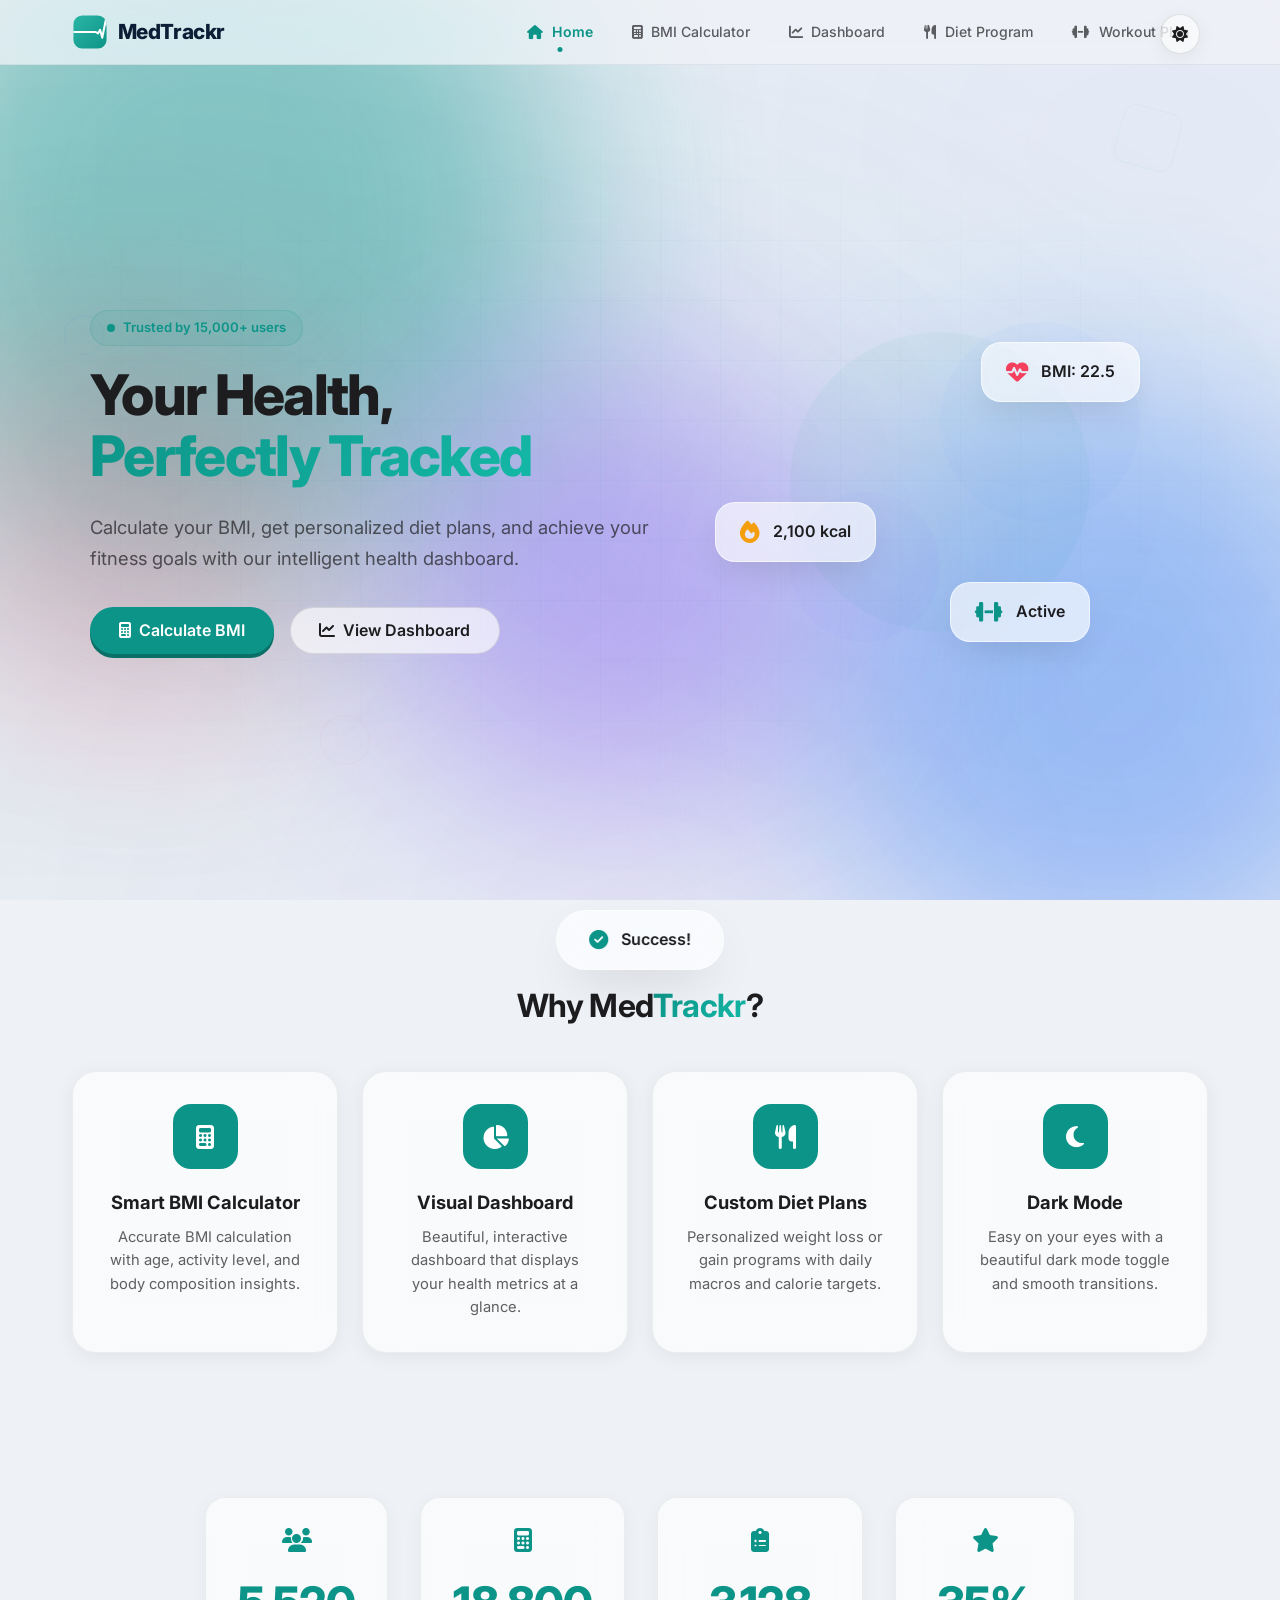
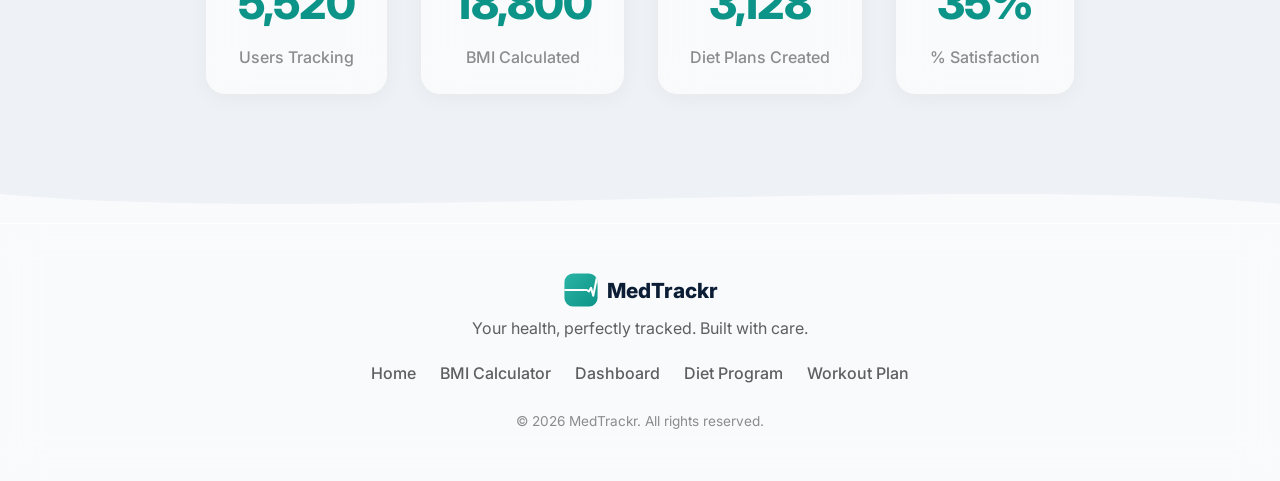
==== commit 8ce093e9: "Add workout tracking section with daily plans, progress meter, and exercise graphics - Added Workout" ====
--- a/index.html
+++ b/index.html
@@ -66,6 +66,7 @@
                 <li><a href="#" class="nav-link" data-page="bmi" onclick="showPage('bmi')"><i class="fas fa-calculator"></i> BMI Calculator</a></li>
                 <li><a href="#" class="nav-link" data-page="dashboard" onclick="showPage('dashboard')"><i class="fas fa-chart-line"></i> Dashboard</a></li>
                 <li><a href="#" class="nav-link" data-page="diet" onclick="showPage('diet')"><i class="fas fa-utensils"></i> Diet Program</a></li>
+                <li><a href="#" class="nav-link" data-page="workout" onclick="showPage('workout')"><i class="fas fa-dumbbell"></i> Workout Plan</a></li>
             </ul>
             <button class="nav-hamburger" id="hamburger">
                 <span></span><span></span><span></span>
@@ -79,6 +80,7 @@
         <a href="#" class="mobile-link" onclick="showPage('bmi'); closeMobileMenu()"><i class="fas fa-calculator"></i> BMI Calculator</a>
         <a href="#" class="mobile-link" onclick="showPage('dashboard'); closeMobileMenu()"><i class="fas fa-chart-line"></i> Dashboard</a>
         <a href="#" class="mobile-link" onclick="showPage('diet'); closeMobileMenu()"><i class="fas fa-utensils"></i> Diet Program</a>
+        <a href="#" class="mobile-link" onclick="showPage('workout'); closeMobileMenu()"><i class="fas fa-dumbbell"></i> Workout Plan</a>
     </div>
 
     <!-- ==================== HOME PAGE ==================== -->
@@ -664,6 +666,76 @@
                         <i class="fas fa-lightbulb"></i>
                         <p id="weeklyTip">Stick to your daily targets consistently for the best results. Small, sustainable changes lead to lasting transformations!</p>
                     </div>
+                </div>
+            </div>
+        </div>
+    </section>
+
+    <!-- ==================== WORKOUT PLAN PAGE ==================== -->
+    <section class="page" id="page-workout">
+        <div class="page-container">
+            <div class="page-header animate-in">
+                <h1 class="page-title">Workout <span class="gradient-text">Plan</span></h1>
+                <p class="page-description">Your personalized gym workout program with daily tracking and progress monitoring.</p>
+            </div>
+
+            <!-- No Diet Plan State -->
+            <div class="no-data" id="noWorkoutData">
+                <div class="no-data-icon animate-in">
+                    <i class="fas fa-dumbbell"></i>
+                </div>
+                <h2 class="animate-in delay-1">Create a Diet Plan First</h2>
+                <p class="animate-in delay-2">We need your diet plan to generate a matching workout program.</p>
+                <button class="btn btn-primary btn-glow animate-in delay-3" onclick="showPage('diet')">
+                    <i class="fas fa-utensils"></i> Create Diet Plan
+                </button>
+            </div>
+
+            <!-- Workout Content -->
+            <div class="workout-content" id="workoutContent" style="display: none;">
+                <!-- Workout Progress Overview -->
+                <div class="workout-progress-overview animate-in">
+                    <div class="workout-progress-header">
+                        <h2><i class="fas fa-chart-line"></i> Your Progress</h2>
+                        <div class="workout-progress-stats">
+                            <span class="progress-stat"><i class="fas fa-calendar-check"></i> Day <span id="workoutCurrentDay">1</span> of <span id="workoutTotalDays">90</span></span>
+                            <span class="progress-stat"><i class="fas fa-fire"></i> <span id="workoutCompletedDays">0</span> days completed</span>
+                        </div>
+                    </div>
+                    <div class="workout-progress-bar-container">
+                        <div class="workout-progress-bar">
+                            <div class="workout-progress-fill" id="workoutProgressFill" style="width: 0%"></div>
+                        </div>
+                        <span class="workout-progress-percent" id="workoutProgressPercent">0%</span>
+                    </div>
+                </div>
+
+                <!-- Week Navigation -->
+                <div class="workout-week-nav animate-in delay-1">
+                    <button class="btn btn-outline btn-sm" id="prevWeekBtn" onclick="changeWorkoutWeek(-1)">
+                        <i class="fas fa-chevron-left"></i> Previous Week
+                    </button>
+                    <h2 class="workout-week-title" id="workoutWeekTitle">Week 1</h2>
+                    <button class="btn btn-outline btn-sm" id="nextWeekBtn" onclick="changeWorkoutWeek(1)">
+                        Next Week <i class="fas fa-chevron-right"></i>
+                    </button>
+                </div>
+
+                <!-- Weekly Day Tabs -->
+                <div class="workout-day-tabs animate-in delay-2" id="workoutDayTabs">
+                    <!-- Generated by JS -->
+                </div>
+
+                <!-- Daily Workout Content -->
+                <div class="workout-day-content animate-in delay-3" id="workoutDayContent">
+                    <!-- Generated by JS -->
+                </div>
+
+                <!-- Reset Button -->
+                <div class="workout-reset-section animate-in delay-3">
+                    <button class="btn btn-outline btn-sm" onclick="resetWorkoutPlan()">
+                        <i class="fas fa-redo"></i> Reset Workout Plan
+                    </button>
                 </div>
             </div>
         </div>
@@ -703,6 +775,7 @@
                 <a href="#" onclick="showPage('bmi')">BMI Calculator</a>
                 <a href="#" onclick="showPage('dashboard')">Dashboard</a>
                 <a href="#" onclick="showPage('diet')">Diet Program</a>
+                <a href="#" onclick="showPage('workout')">Workout Plan</a>
             </div>
             <p class="footer-copy">&copy; 2026 MedTrackr. All rights reserved.</p>
         </div>
--- a/styles.css
+++ b/styles.css
@@ -801,4 +801,186 @@
     .activity-card p { font-size: 0.65rem; }
 }
 
+/* ==================== WORKOUT PLAN ==================== */
+.workout-progress-overview {
+    background: var(--glass-white); backdrop-filter: blur(20px); -webkit-backdrop-filter: blur(20px);
+    border: 1.5px solid var(--glass-border-light); border-radius: 24px; padding: 2rem; margin-bottom: 2rem;
+}
+[data-theme="dark"] .workout-progress-overview { background: var(--glass-dark); border-color: var(--glass-border-dark); }
+.workout-progress-header { display: flex; justify-content: space-between; align-items: center; margin-bottom: 1.2rem; flex-wrap: wrap; gap: 1rem; }
+.workout-progress-header h2 { font-size: 1.3rem; display: flex; align-items: center; gap: 0.5rem; }
+.workout-progress-header h2 i { color: var(--primary); }
+.workout-progress-stats { display: flex; gap: 1.5rem; flex-wrap: wrap; }
+.progress-stat { display: flex; align-items: center; gap: 0.4rem; font-size: 0.88rem; font-weight: 600; color: var(--text-secondary); }
+.progress-stat i { color: var(--primary); }
+.workout-progress-bar-container { display: flex; align-items: center; gap: 1rem; }
+.workout-progress-bar { flex: 1; height: 12px; background: rgba(0,0,0,0.05); border-radius: 6px; overflow: hidden; }
+[data-theme="dark"] .workout-progress-bar { background: rgba(255,255,255,0.08); }
+.workout-progress-fill { height: 100%; border-radius: 6px; background: var(--accent-gradient); transition: width 1s cubic-bezier(0.4, 0, 0.2, 1); }
+.workout-progress-percent { font-size: 1rem; font-weight: 800; color: var(--primary); min-width: 40px; }
+
+.workout-week-nav { display: flex; align-items: center; justify-content: space-between; margin-bottom: 1.5rem; gap: 1rem; }
+.workout-week-title { font-size: 1.5rem; font-weight: 700; text-align: center; }
+
+.workout-day-tabs { display: flex; gap: 0.5rem; margin-bottom: 2rem; overflow-x: auto; padding-bottom: 0.5rem; }
+.workout-day-tab {
+    flex: 1; min-width: 100px; padding: 0.8rem 0.5rem; border-radius: 16px;
+    border: 1.5px solid var(--glass-border-light); background: var(--glass-white);
+    backdrop-filter: blur(20px); -webkit-backdrop-filter: blur(20px);
+    text-align: center; cursor: pointer; transition: all 0.3s cubic-bezier(0.4, 0, 0.2, 1);
+    position: relative; overflow: hidden;
+}
+[data-theme="dark"] .workout-day-tab { border-color: var(--glass-border-dark); background: var(--glass-dark); }
+.workout-day-tab:hover { border-color: var(--primary); transform: translateY(-3px); }
+.workout-day-tab.active { background: var(--primary); border-color: transparent; color: white; box-shadow: 0 4px 0px var(--primary-dark); transform: translateY(-3px); }
+.workout-day-tab.rest-day { opacity: 0.7; }
+.workout-day-tab.rest-day.active { opacity: 1; }
+.workout-day-tab.completed::after {
+    content: '\f00c'; font-family: 'Font Awesome 6 Free'; font-weight: 900;
+    position: absolute; top: 4px; right: 6px; font-size: 0.6rem;
+    color: var(--success); background: rgba(16,185,129,0.15); width: 16px; height: 16px;
+    border-radius: 50%; display: flex; align-items: center; justify-content: center;
+}
+.workout-day-tab.active.completed::after { color: white; background: rgba(255,255,255,0.3); }
+.workout-day-tab-name { display: block; font-size: 0.75rem; font-weight: 700; text-transform: uppercase; letter-spacing: 0.3px; }
+.workout-day-tab-type { display: block; font-size: 0.65rem; font-weight: 500; opacity: 0.7; margin-top: 0.15rem; }
+
+.workout-day-content { min-height: 200px; }
+
+/* Rest Day Card */
+.workout-rest-day {
+    background: var(--glass-white); backdrop-filter: blur(20px); -webkit-backdrop-filter: blur(20px);
+    border: 1.5px solid var(--glass-border-light); border-radius: 24px; padding: 3rem 2rem;
+    text-align: center;
+}
+[data-theme="dark"] .workout-rest-day { background: var(--glass-dark); border-color: var(--glass-border-dark); }
+.workout-rest-day .rest-icon { font-size: 3rem; color: var(--primary); margin-bottom: 1rem; }
+.workout-rest-day h3 { font-size: 1.5rem; font-weight: 700; margin-bottom: 0.5rem; }
+.workout-rest-day p { color: var(--text-secondary); max-width: 400px; margin: 0 auto; }
+
+/* Daily Tracker Header */
+.workout-day-header {
+    display: flex; justify-content: space-between; align-items: center; margin-bottom: 1.5rem;
+    padding: 1rem 1.5rem; background: var(--glass-white); backdrop-filter: blur(20px); -webkit-backdrop-filter: blur(20px);
+    border: 1.5px solid var(--glass-border-light); border-radius: 18px;
+}
+[data-theme="dark"] .workout-day-header { background: var(--glass-dark); border-color: var(--glass-border-dark); }
+.workout-day-header-info h3 { font-size: 1.15rem; font-weight: 700; }
+.workout-day-header-info p { font-size: 0.82rem; color: var(--text-muted); }
+.workout-day-complete-btn {
+    padding: 0.5rem 1.2rem; border-radius: 12px; border: 1.5px solid var(--primary);
+    background: transparent; color: var(--primary); font-weight: 700; font-size: 0.82rem;
+    cursor: pointer; transition: all 0.3s ease; font-family: inherit;
+    display: flex; align-items: center; gap: 0.4rem;
+}
+.workout-day-complete-btn:hover { background: var(--primary); color: white; }
+.workout-day-complete-btn.completed { background: var(--success); border-color: var(--success); color: white; }
+
+/* Exercise Cards */
+.workout-exercises-list { display: flex; flex-direction: column; gap: 1rem; }
+
+.workout-exercise-card {
+    background: var(--glass-white); backdrop-filter: blur(20px); -webkit-backdrop-filter: blur(20px);
+    border: 1.5px solid var(--glass-border-light); border-radius: 20px;
+    overflow: hidden; transition: all 0.4s cubic-bezier(0.175, 0.885, 0.32, 1.275);
+}
+[data-theme="dark"] .workout-exercise-card { background: var(--glass-dark); border-color: var(--glass-border-dark); }
+.workout-exercise-card:hover { box-shadow: 0 10px 30px -10px rgba(0,0,0,0.1); }
+
+.workout-exercise-header {
+    display: flex; align-items: center; gap: 1rem; padding: 1rem 1.2rem; cursor: pointer;
+    transition: background 0.2s ease;
+}
+.workout-exercise-header:hover { background: rgba(0,0,0,0.02); }
+[data-theme="dark"] .workout-exercise-header:hover { background: rgba(255,255,255,0.03); }
+
+.workout-exercise-thumb {
+    width: 56px; height: 56px; border-radius: 14px; overflow: hidden; flex-shrink: 0;
+    background: rgba(0,0,0,0.03); display: flex; align-items: center; justify-content: center;
+}
+[data-theme="dark"] .workout-exercise-thumb { background: rgba(255,255,255,0.05); }
+.workout-exercise-thumb img { width: 100%; height: 100%; object-fit: cover; }
+
+.workout-exercise-info { flex: 1; min-width: 0; }
+.workout-exercise-name { font-size: 0.95rem; font-weight: 700; margin-bottom: 0.25rem; }
+.workout-exercise-tags { display: flex; gap: 0.4rem; flex-wrap: wrap; }
+.workout-exercise-tag {
+    padding: 0.15rem 0.5rem; border-radius: 6px; font-size: 0.65rem; font-weight: 700;
+    text-transform: uppercase; letter-spacing: 0.3px;
+}
+.workout-exercise-tag.muscle { background: rgba(13,148,136,0.12); color: var(--primary); }
+.workout-exercise-tag.equipment { background: rgba(59,130,246,0.12); color: var(--info); }
+[data-theme="dark"] .workout-exercise-tag.muscle { background: rgba(13,148,136,0.2); color: #14b8a6; }
+[data-theme="dark"] .workout-exercise-tag.equipment { background: rgba(59,130,246,0.2); color: #60a5fa; }
+
+.workout-exercise-toggle {
+    width: 36px; height: 36px; border-radius: 50%; border: 1.5px solid rgba(0,0,0,0.08);
+    background: transparent; display: flex; align-items: center; justify-content: center;
+    cursor: pointer; transition: all 0.3s ease; color: var(--text-muted); font-size: 0.8rem; flex-shrink: 0;
+}
+[data-theme="dark"] .workout-exercise-toggle { border-color: rgba(255,255,255,0.1); }
+.workout-exercise-toggle:hover { border-color: var(--primary); color: var(--primary); }
+.workout-exercise-card.expanded .workout-exercise-toggle { background: var(--primary); border-color: var(--primary); color: white; transform: rotate(45deg); }
+
+/* Expanded Exercise Details */
+.workout-exercise-details {
+    max-height: 0; overflow: hidden; transition: max-height 0.4s cubic-bezier(0.4, 0, 0.2, 1);
+}
+.workout-exercise-card.expanded .workout-exercise-details { max-height: 800px; }
+
+.workout-exercise-details-inner {
+    padding: 0 1.2rem 1.2rem; display: flex; gap: 1.5rem;
+    border-top: 1px solid rgba(0,0,0,0.06);
+    padding-top: 1.2rem;
+}
+[data-theme="dark"] .workout-exercise-details-inner { border-top-color: rgba(255,255,255,0.06); }
+
+.workout-exercise-image {
+    width: 280px; flex-shrink: 0; border-radius: 16px; overflow: hidden;
+    background: #f5f5f5; display: flex; align-items: center; justify-content: center;
+}
+[data-theme="dark"] .workout-exercise-image { background: rgba(255,255,255,0.05); }
+.workout-exercise-image img { width: 100%; height: auto; display: block; }
+
+.workout-exercise-desc { flex: 1; }
+.workout-exercise-desc h4 { font-size: 1rem; font-weight: 700; margin-bottom: 0.8rem; }
+
+.workout-exercise-sets {
+    display: grid; grid-template-columns: repeat(auto-fit, minmax(120px, 1fr)); gap: 0.6rem;
+    margin-bottom: 1rem;
+}
+.workout-set-info {
+    padding: 0.6rem 0.8rem; background: rgba(0,0,0,0.03); border-radius: 10px;
+    font-size: 0.82rem;
+}
+[data-theme="dark"] .workout-set-info { background: rgba(255,255,255,0.04); }
+.workout-set-info span:first-child { font-weight: 700; color: var(--primary); display: block; font-size: 0.72rem; text-transform: uppercase; letter-spacing: 0.3px; }
+.workout-set-info span:last-child { font-weight: 600; }
+
+.workout-exercise-instructions { margin-top: 0.8rem; }
+.workout-exercise-instructions h5 { font-size: 0.82rem; font-weight: 700; color: var(--primary); margin-bottom: 0.4rem; text-transform: uppercase; letter-spacing: 0.3px; }
+.workout-exercise-instructions p { font-size: 0.85rem; color: var(--text-secondary); line-height: 1.6; }
+.workout-exercise-instructions ol { font-size: 0.85rem; color: var(--text-secondary); line-height: 1.8; padding-left: 1.2rem; }
+.workout-exercise-instructions ol li { margin-bottom: 0.2rem; }
+
+.workout-reset-section { text-align: center; margin-top: 2rem; padding: 1rem; }
+
+/* Responsive Workout */
+@media (max-width: 768px) {
+    .workout-day-tabs { gap: 0.3rem; }
+    .workout-day-tab { min-width: 70px; padding: 0.6rem 0.3rem; }
+    .workout-day-tab-name { font-size: 0.65rem; }
+    .workout-exercise-details-inner { flex-direction: column; }
+    .workout-exercise-image { width: 100%; max-height: 250px; }
+    .workout-week-nav { flex-wrap: wrap; justify-content: center; }
+    .workout-progress-header { flex-direction: column; text-align: center; }
+}
+
+@media (max-width: 480px) {
+    .workout-day-tab { min-width: 55px; }
+    .workout-exercise-thumb { width: 44px; height: 44px; border-radius: 10px; }
+    .workout-exercise-name { font-size: 0.85rem; }
+    .workout-exercise-sets { grid-template-columns: 1fr 1fr; }
+}
+
 ::selection { background: rgba(13, 148, 136, 0.3); }
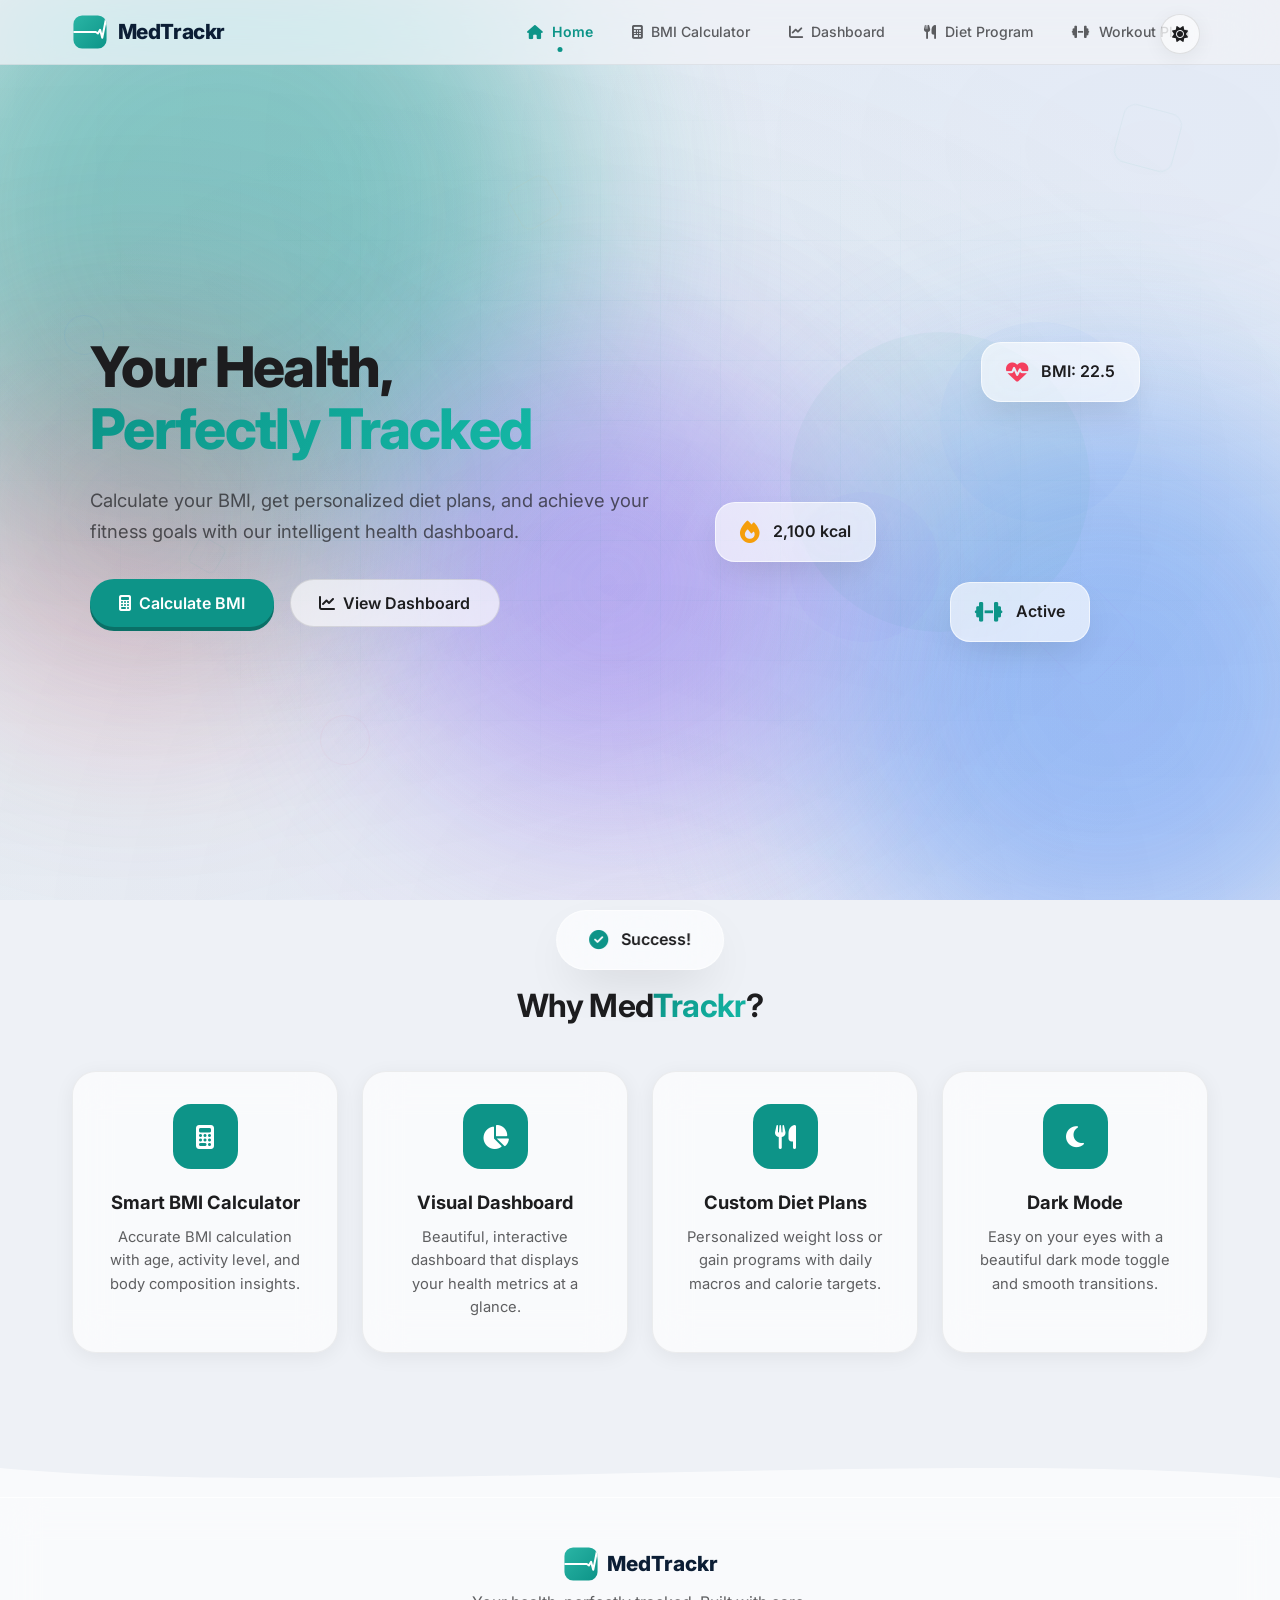
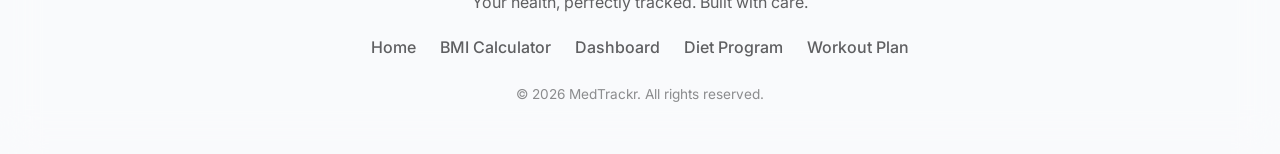
==== commit 9a456d5c: "Remove 'Trusted by Users' badge and stats section from homepage Co-Authored-By: dishdeifybkaoup+harw" ====
--- a/index.html
+++ b/index.html
@@ -90,11 +90,7 @@
             <!-- Animated gradient mesh behind hero -->
             <div class="hero-mesh"></div>
             <div class="hero-content">
-                <div class="hero-badge animate-in">
-                    <span class="badge-dot"></span>
-                    <span>Trusted by 15,000+ users</span>
-                </div>
-                <h1 class="hero-title animate-in delay-1">
+                <h1 class="hero-title animate-in">
                     Your Health,<br>
                     <span class="gradient-text">Perfectly Tracked</span>
                 </h1>
@@ -161,30 +157,6 @@
                     <h3>Dark Mode</h3>
                     <p>Easy on your eyes with a beautiful dark mode toggle and smooth transitions.</p>
                 </div>
-            </div>
-        </div>
-
-        <!-- Stats Section -->
-        <div class="stats-section">
-            <div class="stat-item" data-animate>
-                <div class="stat-icon"><i class="fas fa-users"></i></div>
-                <div class="stat-number" data-count="15000">0</div>
-                <div class="stat-label">Users Tracking</div>
-            </div>
-            <div class="stat-item" data-animate>
-                <div class="stat-icon"><i class="fas fa-calculator"></i></div>
-                <div class="stat-number" data-count="50000">0</div>
-                <div class="stat-label">BMI Calculated</div>
-            </div>
-            <div class="stat-item" data-animate>
-                <div class="stat-icon"><i class="fas fa-clipboard-list"></i></div>
-                <div class="stat-number" data-count="8500">0</div>
-                <div class="stat-label">Diet Plans Created</div>
-            </div>
-            <div class="stat-item" data-animate>
-                <div class="stat-icon"><i class="fas fa-star"></i></div>
-                <div class="stat-number" data-count="95">0</div>
-                <div class="stat-label">% Satisfaction</div>
             </div>
         </div>
     </section>
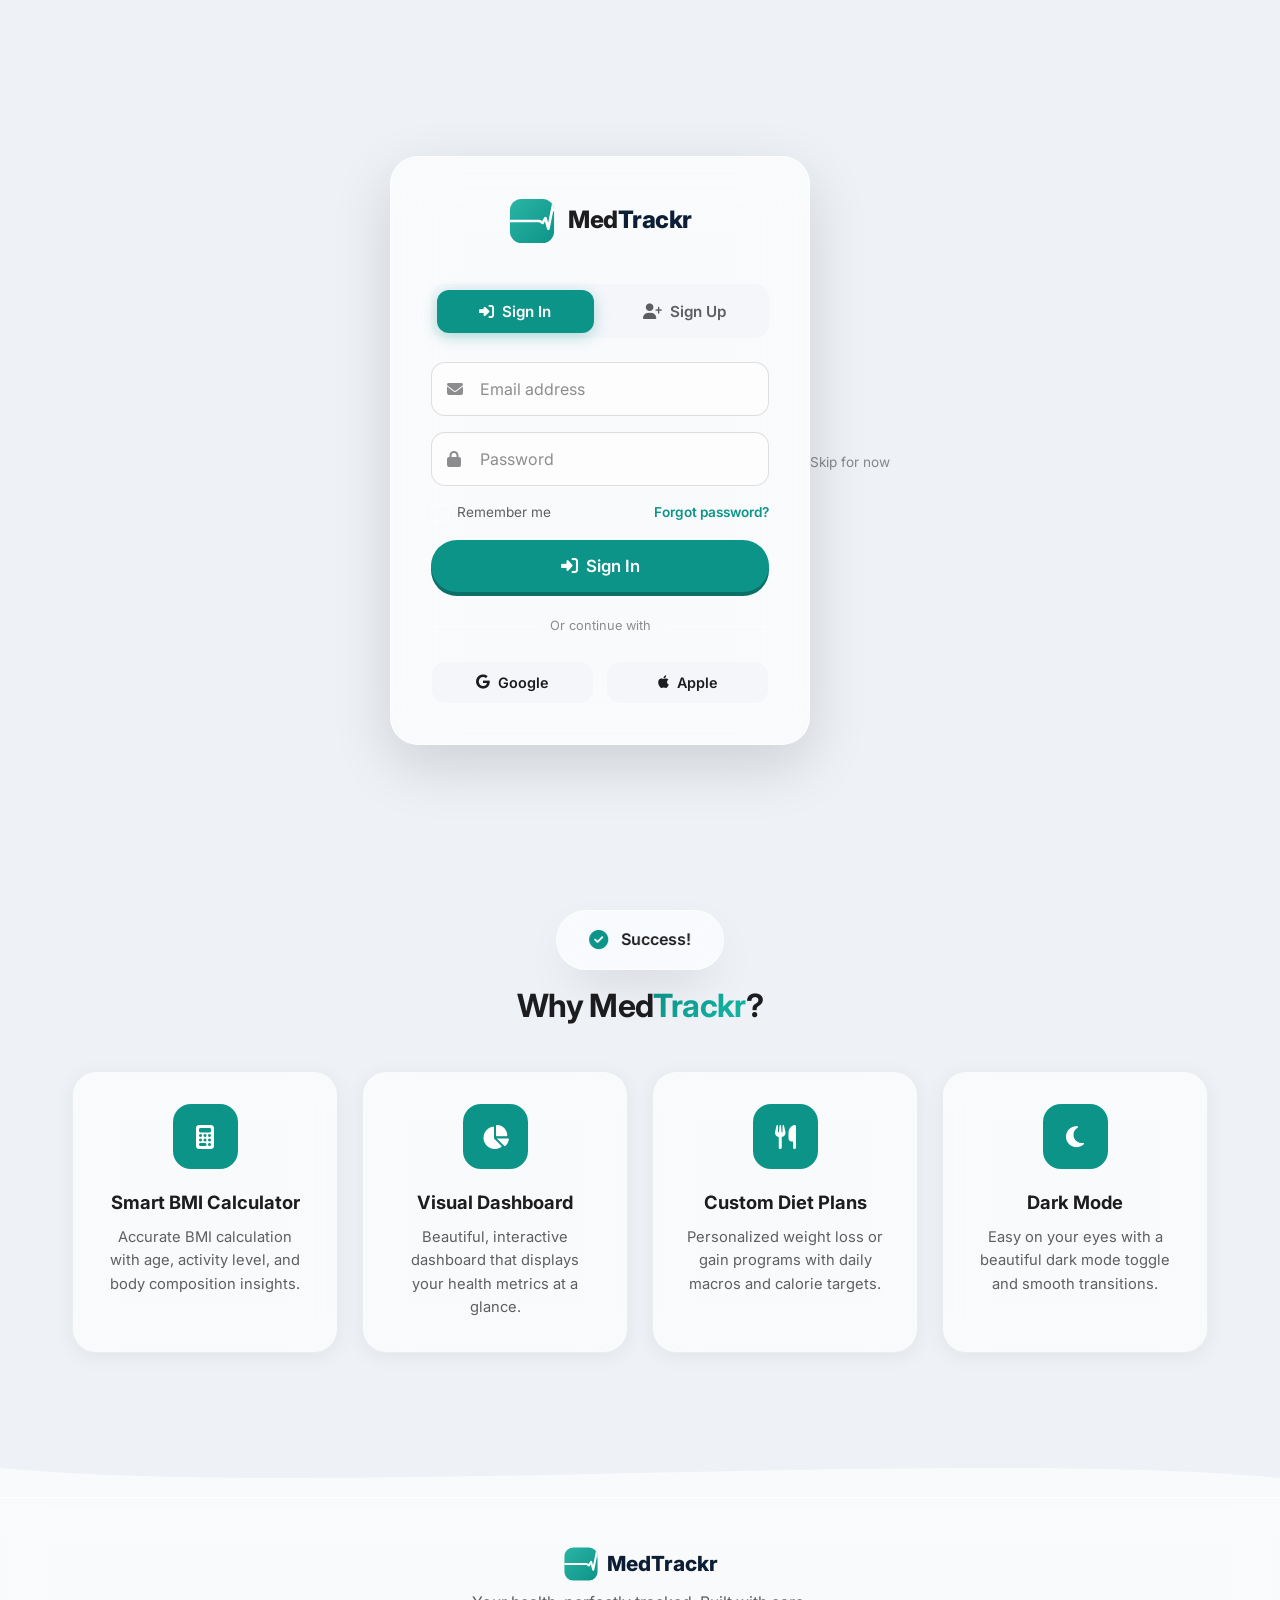
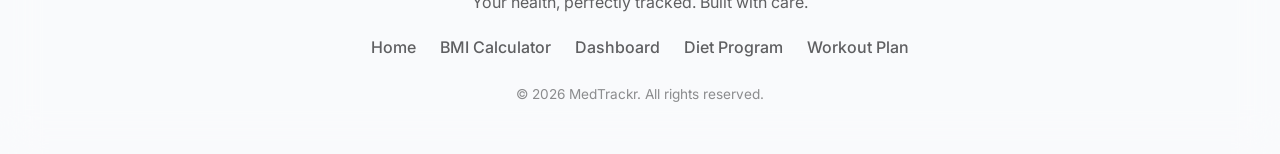
==== commit e2d3dd12: "Add login/registration page with glassmorphism design" ====
--- a/index.html
+++ b/index.html
@@ -5,6 +5,7 @@
     <meta name="viewport" content="width=device-width, initial-scale=1.0">
     <title>MedTrackr - Your Health Dashboard</title>
     <link rel="stylesheet" href="styles.css">
+    <link rel="stylesheet" href="auth.css">
     <link href="https://fonts.googleapis.com/css2?family=Inter:wght@300;400;500;600;700;800&display=swap" rel="stylesheet">
     <link rel="stylesheet" href="https://cdnjs.cloudflare.com/ajax/libs/font-awesome/6.5.1/css/all.min.css">
 </head>
@@ -37,6 +38,112 @@
 
     <!-- Theme Transition Overlay -->
     <div class="theme-transition" id="themeTransition"></div>
+
+    <!-- ==================== LOGIN/REGISTRATION PAGE ==================== -->
+    <div class="auth-overlay" id="authOverlay">
+        <!-- Glass Morphism Card -->
+        <div class="auth-card">
+            <div class="auth-header">
+                <a href="#" class="auth-logo" onclick="showPage('home')">
+                    <div class="logo-icon-container">
+                        <svg class="logo-svg" viewBox="0 0 50 50" xmlns="http://www.w3.org/2000/svg">
+                            <rect x="2" y="2" width="46" height="46" rx="12" ry="12" fill="url(#authLogoGradient)"/>
+                            <defs>
+                                <linearGradient id="authLogoGradient" x1="0%" y1="0%" x2="100%" y2="100%">
+                                    <stop offset="0%" style="stop-color:#2ab5a5;stop-opacity:1" />
+                                    <stop offset="100%" style="stop-color:#0d9488;stop-opacity:1" />
+                                </linearGradient>
+                                <clipPath id="authIconClip">
+                                    <rect x="2" y="2" width="46" height="46" rx="12" ry="12"/>
+                                </clipPath>
+                            </defs>
+                            <g clip-path="url(#authIconClip)">
+                                <polyline class="heartrate-line" points="-46,25 -30,25 -22,25 -19,27 -16,22 -13,33 -8,8 -3,25 2,25 10,25 18,25 25,25 33,25 36,27 39,22 42,33 47,8 52,25 57,25 65,25 73,25 80,25 83,27 86,22 89,33 94,8 99,25 104,25 112,25" fill="none" stroke="white" stroke-width="2.8" stroke-linecap="round" stroke-linejoin="round"/>
+                            </g>
+                        </svg>
+                    </div>
+                    <span class="logo-text">Med<span class="logo-accent">Trackr</span></span>
+                </a>
+            </div>
+            
+            <div class="auth-tabs">
+                <button class="auth-tab active" id="loginTab" onclick="showAuthForm('login')">
+                    <i class="fas fa-sign-in-alt"></i> Sign In
+                </button>
+                <button class="auth-tab" id="registerTab" onclick="showAuthForm('register')">
+                    <i class="fas fa-user-plus"></i> Sign Up
+                </button>
+            </div>
+            
+            <!-- Login Form -->
+            <form class="auth-form" id="loginForm" onsubmit="handleLogin(event)">
+                <div class="auth-input-group">
+                    <i class="fas fa-envelope"></i>
+                    <input type="email" id="loginEmail" placeholder="Email address" required>
+                </div>
+                <div class="auth-input-group">
+                    <i class="fas fa-lock"></i>
+                    <input type="password" id="loginPassword" placeholder="Password" required>
+                </div>
+                <div class="auth-options">
+                    <label class="auth-checkbox">
+                        <input type="checkbox" id="rememberMe">
+                        <span class="checkmark"></span>
+                        <span>Remember me</span>
+                    </label>
+                    <a href="#" class="auth-forgot">Forgot password?</a>
+                </div>
+                <button type="submit" class="btn btn-primary btn-full">
+                    <i class="fas fa-sign-in-alt"></i> Sign In
+                </button>
+            </form>
+            
+            <!-- Register Form -->
+            <form class="auth-form" id="registerForm" style="display:none;" onsubmit="handleRegister(event)">
+                <div class="auth-input-group">
+                    <i class="fas fa-user"></i>
+                    <input type="text" id="registerName" placeholder="Full name" required>
+                </div>
+                <div class="auth-input-group">
+                    <i class="fas fa-envelope"></i>
+                    <input type="email" id="registerEmail" placeholder="Email address" required>
+                </div>
+                <div class="auth-input-group">
+                    <i class="fas fa-lock"></i>
+                    <input type="password" id="registerPassword" placeholder="Create password" required minlength="6">
+                </div>
+                <div class="auth-input-group">
+                    <i class="fas fa-lock"></i>
+                    <input type="password" id="registerConfirm" placeholder="Confirm password" required>
+                </div>
+                <label class="auth-checkbox">
+                    <input type="checkbox" id="acceptTerms" required>
+                    <span class="checkmark"></span>
+                    <span>I agree to the <a href="#">Terms</a> and <a href="#">Privacy Policy</a></span>
+                </label>
+                <button type="submit" class="btn btn-primary btn-full">
+                    <i class="fas fa-user-plus"></i> Create Account
+                </button>
+            </form>
+            
+            <div class="auth-divider">
+                <span>Or continue with</span>
+            </div>
+            
+            <div class="auth-social">
+                <button class="btn btn-social" type="button">
+                    <i class="fab fa-google"></i> Google
+                </button>
+                <button class="btn btn-social" type="button">
+                    <i class="fab fa-apple"></i> Apple
+                </button>
+            </div>
+        </div>
+        
+        <div class="auth-skip">
+            <a href="#" onclick="closeAuth(); showPage('home'); return false;">Skip for now</a>
+        </div>
+    </div>
 
     <!-- Navigation -->
     <nav class="navbar" id="navbar">
--- a/auth.css
+++ b/auth.css
@@ -0,0 +1,125 @@
+
+/* ==================== LOGIN/REGISTRATION PAGE ==================== */
+.auth-overlay {
+    position: fixed; inset: 0; z-index: 99999;
+    background: var(--bg-light);
+    display: flex; align-items: center; justify-content: center;
+    padding: 2rem;
+}
+[data-theme="dark"] .auth-overlay { background: var(--bg-dark); }
+
+.auth-card {
+    width: 100%; max-width: 420px;
+    padding: 2.5rem;
+    background: var(--glass-white);
+    backdrop-filter: blur(30px); -webkit-backdrop-filter: blur(30px);
+    border: 1.5px solid var(--glass-border-light);
+    border-radius: 28px;
+    box-shadow: var(--shadow-xl);
+    animation: authSlideIn 0.5s cubic-bezier(0.22, 1, 0.36, 1);
+}
+[data-theme="dark"] .auth-card {
+    background: var(--glass-dark);
+    border-color: var(--glass-border-dark);
+}
+@keyframes authSlideIn {
+    0% { opacity: 0; transform: translateY(30px) scale(0.95); }
+    100% { opacity: 1; transform: translateY(0) scale(1); }
+}
+
+.auth-header { text-align: center; margin-bottom: 2rem; }
+.auth-logo {
+    display: inline-flex; align-items: center; gap: 0.75rem;
+    text-decoration: none;
+}
+.auth-logo .logo-icon-container { width: 48px; height: 48px; }
+.auth-logo .logo-svg { width: 48px; height: 48px; }
+.auth-logo .logo-text { font-size: 1.5rem; font-weight: 800; color: var(--text-primary); }
+.auth-logo .logo-accent { color: var(--primary); }
+
+.auth-tabs {
+    display: flex; gap: 0.75rem; margin-bottom: 1.5rem;
+    background: var(--bg-tertiary); border-radius: 14px; padding: 0.35rem;
+}
+.auth-tab {
+    flex: 1; padding: 0.75rem 1rem; border: none; border-radius: 12px;
+    background: transparent; color: var(--text-secondary);
+    font-size: 0.95rem; font-weight: 600; cursor: pointer;
+    transition: all 0.3s ease; font-family: inherit;
+    display: flex; align-items: center; justify-content: center; gap: 0.5rem;
+}
+.auth-tab.active {
+    background: var(--primary); color: white;
+    box-shadow: 0 4px 15px rgba(13, 148, 136, 0.3);
+}
+.auth-tab:hover:not(.active) { color: var(--text-primary); }
+
+.auth-form { display: flex; flex-direction: column; gap: 1rem; }
+.auth-input-group { position: relative; display: flex; align-items: center; }
+.auth-input-group i {
+    position: absolute; left: 1rem; color: var(--text-muted); font-size: 1rem;
+}
+.auth-input-group input {
+    width: 100%; padding: 1rem 1rem 1rem 3rem;
+    background: var(--input-bg); border: 1.5px solid var(--input-border);
+    border-radius: 14px; color: var(--text-primary); font-size: 1rem;
+    transition: all 0.3s ease; font-family: inherit;
+}
+.auth-input-group input::placeholder { color: var(--text-muted); }
+.auth-input-group input:focus {
+    outline: none; border-color: var(--primary);
+    box-shadow: 0 0 20px rgba(13, 148, 136, 0.15);
+}
+
+.auth-options {
+    display: flex; justify-content: space-between; align-items: center;
+}
+.auth-checkbox {
+    display: flex; align-items: center; gap: 0.5rem;
+    color: var(--text-secondary); font-size: 0.85rem; cursor: pointer;
+}
+.auth-checkbox input { display: none; }
+.auth-checkbox .checkmark {
+    width: 18px; height: 18px;
+    border: 1.5px solid var(--border-color); border-radius: 4px;
+    display: flex; align-items: center; justify-content: center;
+    transition: all 0.2s ease;
+}
+.auth-checkbox input:checked + .checkmark {
+    background: var(--primary); border-color: var(--primary);
+}
+.auth-checkbox input:checked + .checkmark::after {
+    content: '\f00c'; font-family: 'Font Awesome 6 Free';
+    font-weight: 900; color: white; font-size: 0.7rem;
+}
+.auth-forgot { color: var(--primary); font-size: 0.85rem; font-weight: 600; }
+.auth-forgot:hover { text-decoration: underline; }
+
+.auth-divider {
+    display: flex; align-items: center; gap: 1rem;
+    margin: 1.5rem 0; color: var(--text-muted); font-size: 0.8rem;
+}
+.auth-divider::before, .auth-divider::after {
+    content: ''; flex: 1; height: 1px; background: var(--border-color);
+}
+
+.auth-social { display: flex; gap: 0.75rem; }
+.btn-social {
+    flex: 1; padding: 0.75rem; border-radius: 14px;
+    background: var(--bg-tertiary); border: 1.5px solid var(--border-color);
+    color: var(--text-primary); font-weight: 600; font-size: 0.9rem;
+    cursor: pointer; transition: all 0.3s ease; font-family: inherit;
+    display: flex; align-items: center; justify-content: center; gap: 0.5rem;
+}
+.btn-social:hover { border-color: var(--primary); color: var(--primary); }
+
+.auth-skip { text-align: center; margin-top: 1.5rem; }
+.auth-skip a { color: var(--text-muted); font-size: 0.85rem; }
+.auth-skip a:hover { color: var(--primary); text-decoration: underline; }
+
+@media (max-width: 480px) {
+    .auth-card { padding: 2rem 1.5rem; }
+    .auth-tabs { flex-direction: column; }
+}
+
+.auth-hidden { display: none !important; }
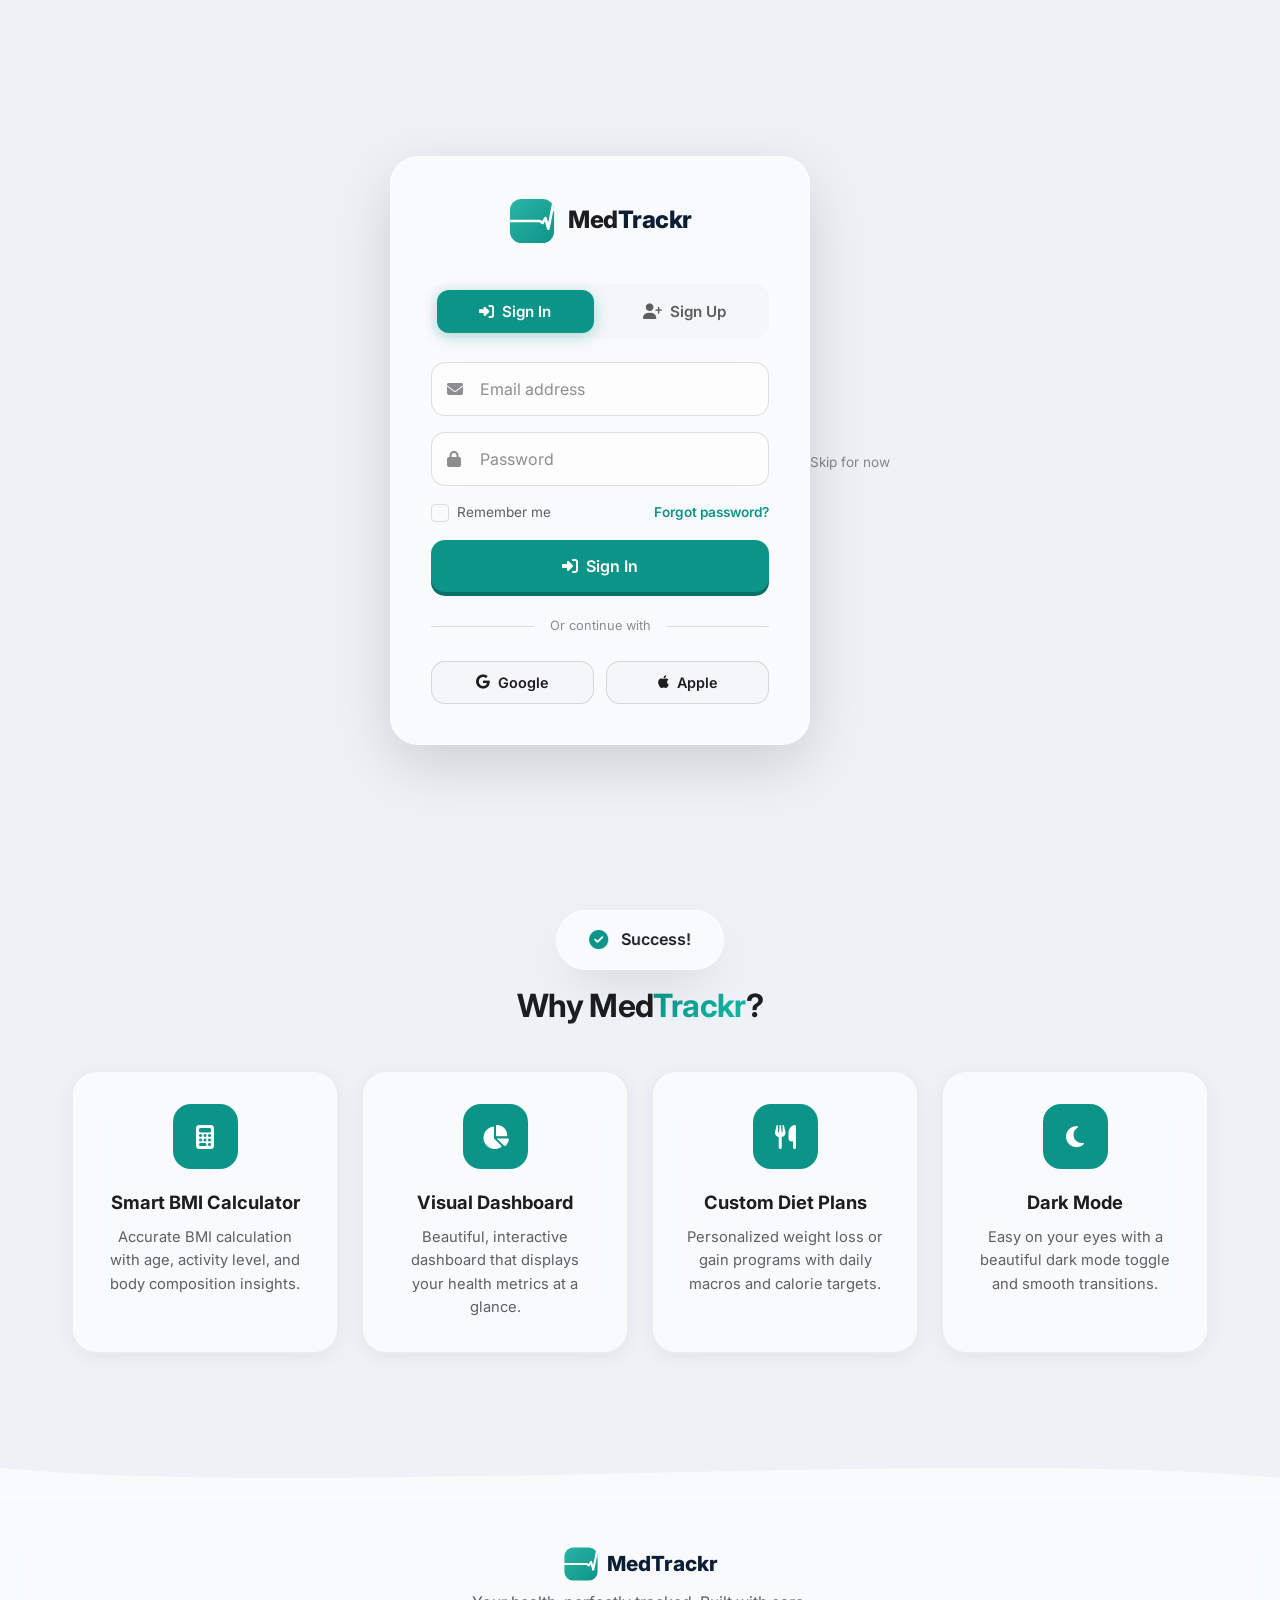
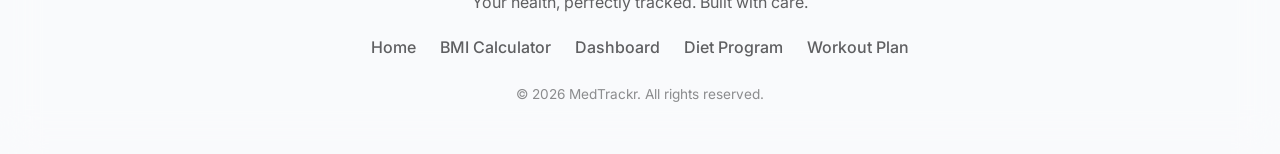
==== commit a0ec5249: "Embed auth CSS in HTML" ====
--- a/index.html
+++ b/index.html
@@ -5,7 +5,133 @@
     <meta name="viewport" content="width=device-width, initial-scale=1.0">
     <title>MedTrackr - Your Health Dashboard</title>
     <link rel="stylesheet" href="styles.css">
-    <link rel="stylesheet" href="auth.css">
+    <style>
+.auth-overlay {
+    position: fixed; inset: 0; z-index: 99999;
+    background: #eef1f6;
+    display: flex; align-items: center; justify-content: center;
+    padding: 2rem;
+}
+[data-theme="dark"] .auth-overlay { background: #0a0a0b; }
+
+.auth-card {
+    width: 100%; max-width: 420px;
+    padding: 2.5rem;
+    background: rgba(255,255,255,0.65);
+    backdrop-filter: blur(30px); -webkit-backdrop-filter: blur(30px);
+    border: 1.5px solid rgba(255,255,255,0.6);
+    border-radius: 28px;
+    box-shadow: 0 20px 60px rgba(0,0,0,0.14);
+}
+[data-theme="dark"] .auth-card {
+    background: rgba(28,28,30,0.65);
+    border-color: rgba(255,255,255,0.12);
+}
+@keyframes authSlideIn {
+    0% { opacity: 0; transform: translateY(30px) scale(0.95); }
+    100% { opacity: 1; transform: translateY(0) scale(1); }
+}
+
+.auth-header { text-align: center; margin-bottom: 2rem; }
+.auth-logo {
+    display: inline-flex; align-items: center; gap: 0.75rem;
+    text-decoration: none;
+}
+.auth-logo .logo-icon-container { width: 48px; height: 48px; }
+.auth-logo .logo-svg { width: 48px; height: 48px; }
+.auth-logo .logo-text { font-size: 1.5rem; font-weight: 800; color: #1d1d1f; }
+.auth-logo .logo-accent { color: #0d9488; }
+
+.auth-tabs {
+    display: flex; gap: 0.75rem; margin-bottom: 1.5rem;
+    background: rgba(240,242,248,0.5); border-radius: 14px; padding: 0.35rem;
+}
+.auth-tab {
+    flex: 1; padding: 0.75rem 1rem; border: none; border-radius: 12px;
+    background: transparent; color: rgba(29,29,31,0.7);
+    font-size: 0.95rem; font-weight: 600; cursor: pointer;
+    transition: all 0.3s ease; font-family: inherit;
+    display: flex; align-items: center; justify-content: center; gap: 0.5rem;
+}
+.auth-tab.active {
+    background: #0d9488; color: white;
+    box-shadow: 0 4px 15px rgba(13,148,136,0.3);
+}
+.auth-tab:hover:not(.active) { color: #1d1d1f; }
+
+.auth-form { display: flex; flex-direction: column; gap: 1rem; }
+.auth-input-group { position: relative; display: flex; align-items: center; }
+.auth-input-group i {
+    position: absolute; left: 1rem; color: rgba(29,29,31,0.5); font-size: 1rem;
+}
+.auth-input-group input {
+    width: 100%; padding: 1rem 1rem 1rem 3rem;
+    background: rgba(255,255,255,0.55); border: 1.5px solid rgba(0,0,0,0.12);
+    border-radius: 14px; color: #1d1d1f; font-size: 1rem;
+    transition: all 0.3s ease; font-family: inherit;
+}
+.auth-input-group input::placeholder { color: rgba(29,29,31,0.5); }
+.auth-input-group input:focus {
+    outline: none; border-color: #0d9488;
+    box-shadow: 0 0 20px rgba(13,148,136,0.15);
+}
+
+.auth-options {
+    display: flex; justify-content: space-between; align-items: center;
+}
+.auth-checkbox {
+    display: flex; align-items: center; gap: 0.5rem;
+    color: rgba(29,29,31,0.7); font-size: 0.85rem; cursor: pointer;
+}
+.auth-checkbox input { display: none; }
+.auth-checkbox .checkmark {
+    width: 18px; height: 18px;
+    border: 1.5px solid rgba(0,0,0,0.12); border-radius: 4px;
+    display: flex; align-items: center; justify-content: center;
+    transition: all 0.2s ease;
+}
+.auth-checkbox input:checked + .checkmark {
+    background: #0d9488; border-color: #0d9488;
+}
+.auth-checkbox input:checked + .checkmark::after {
+    content: '\f00c'; font-family: 'Font Awesome 6 Free';
+    font-weight: 900; color: white; font-size: 0.7rem;
+}
+.auth-forgot { color: #0d9488; font-size: 0.85rem; font-weight: 600; }
+.auth-forgot:hover { text-decoration: underline; }
+
+.auth-divider {
+    display: flex; align-items: center; gap: 1rem;
+    margin: 1.5rem 0; color: rgba(29,29,31,0.5); font-size: 0.8rem;
+}
+.auth-divider::before, .auth-divider::after {
+    content: ''; flex: 1; height: 1px; background: rgba(0,0,0,0.12);
+}
+
+.auth-social { display: flex; gap: 0.75rem; }
+.btn-social {
+    flex: 1; padding: 0.75rem; border-radius: 14px;
+    background: rgba(240,242,248,0.5); border: 1.5px solid rgba(0,0,0,0.12);
+    color: #1d1d1f; font-weight: 600; font-size: 0.9rem;
+    cursor: pointer; transition: all 0.3s ease; font-family: inherit;
+    display: flex; align-items: center; justify-content: center; gap: 0.5rem;
+}
+.btn-social:hover { border-color: #0d9488; color: #0d9488; }
+
+.auth-skip { text-align: center; margin-top: 1.5rem; }
+.auth-skip a { color: rgba(29,29,31,0.5); font-size: 0.85rem; }
+.auth-skip a:hover { color: #0d9488; text-decoration: underline; }
+
+@media (max-width: 480px) {
+    .auth-card { padding: 2rem 1.5rem; }
+    .auth-tabs { flex-direction: column; }
+}
+.btn-primary {
+    background: #0d9488; color: white; border: none;
+}
+.btn-primary:hover { background: #0a7067; }
+.btn-full { width: 100%; display: flex; align-items: center; justify-content: center; gap: 0.5rem; padding: 1rem; border-radius: 14px; font-size: 1rem; font-weight: 600; cursor: pointer; }
+    </style>
     <link href="https://fonts.googleapis.com/css2?family=Inter:wght@300;400;500;600;700;800&display=swap" rel="stylesheet">
     <link rel="stylesheet" href="https://cdnjs.cloudflare.com/ajax/libs/font-awesome/6.5.1/css/all.min.css">
 </head>
@@ -40,7 +166,7 @@
     <div class="theme-transition" id="themeTransition"></div>
 
     <!-- ==================== LOGIN/REGISTRATION PAGE ==================== -->
-    <div class="auth-overlay" id="authOverlay">
+    <div class="auth-overlay" id="authOverlay" style="display:flex;">
         <!-- Glass Morphism Card -->
         <div class="auth-card">
             <div class="auth-header">
